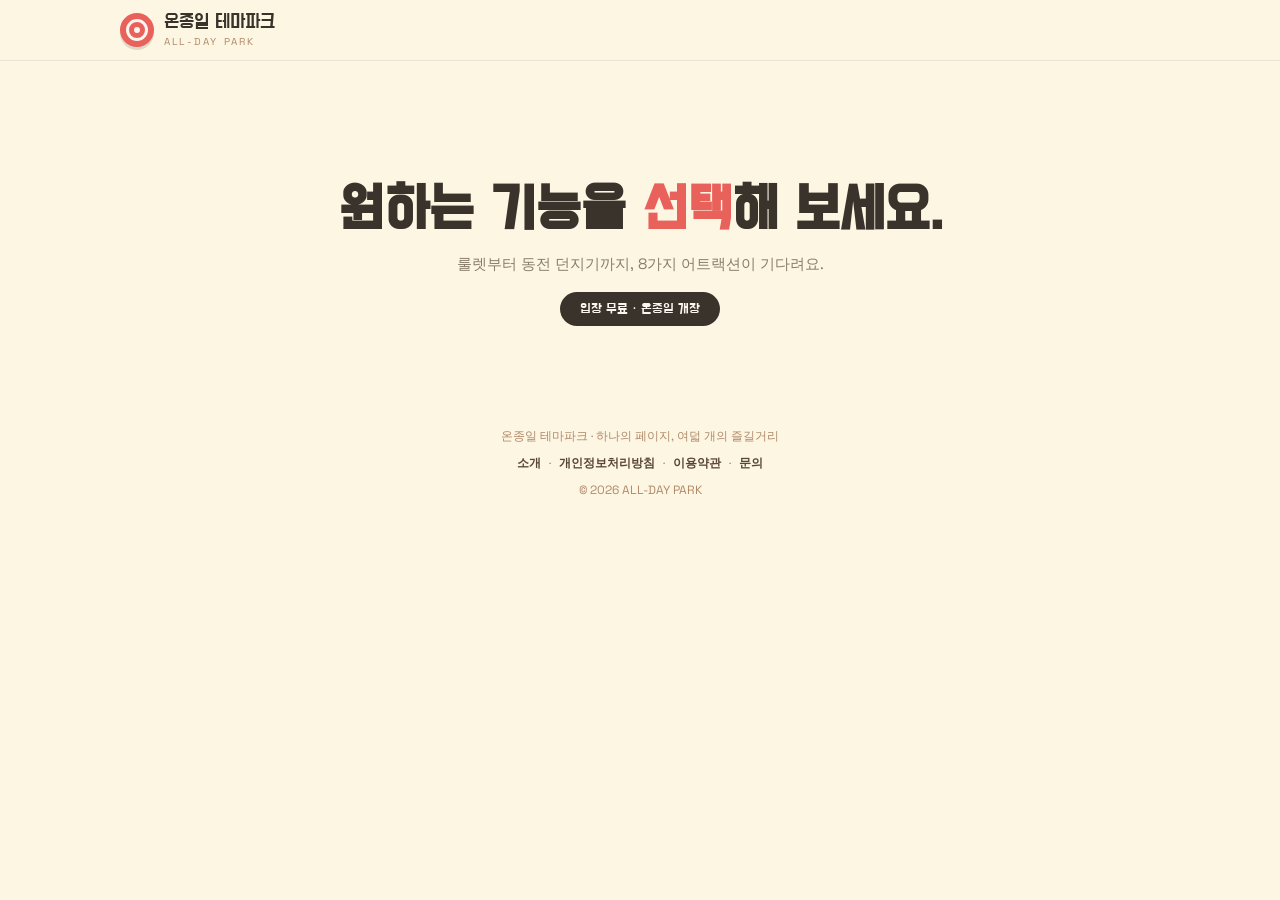
==== index.html @ 1081c956 "Remove customWrap and related event handlers Removed unused customWrap element and its related funct" ====
<!DOCTYPE html>
<html lang="ko">
<head>
  <!-- Google tag (gtag.js) -->
<script async src="https://www.googletagmanager.com/gtag/js?id=G-3D3191DG2Y"></script>
<script>
  window.dataLayer = window.dataLayer || [];
  function gtag(){dataLayer.push(arguments);}
  gtag('js', new Date());

  gtag('config', 'G-3D3191DG2Y');
</script>
  
  <meta name="naver-site-verification" content="6078a5d780be9648801b1618fa765b290798b283" />

<link rel="icon" href="/favicon.png" type="image/png">
<link rel="apple-touch-icon" href="/favicon.png">

<link rel="manifest" href="/manifest.json">
<meta name="theme-color" content="#FF6B6B">

<link rel="preload" as="image" href="/park-frame.webp">
  
<meta charset="UTF-8">
<meta name="viewport" content="width=device-width, initial-scale=1.0">
  
<meta name="google-site-verification" content="JrfLYlpCbp7GHBo-80rtFytBZ9M6fs01h1IQONuL-EI" />

<meta name="description" content="ALL-DAY PARK는 룰렛, 메모, 그림, 퀴즈, 사다리, 타이머, 랜덤 뽑기, 동전 던지기를 한곳에서 즐길 수 있는 기능 모음 페이지입니다.">

<meta property="og:type" content="website">
<meta property="og:title" content="ALL-DAY PARK | 하나의 페이지, 여덟 개의 즐길거리">
<meta property="og:description" content="룰렛, 메모, 그림, 퀴즈, 사다리, 타이머, 랜덤 뽑기, 동전 던지기까지 한곳에서 즐겨보세요.">
<meta property="og:url" content="https://www.allday-park.com">
<meta property="og:image" content="https://www.allday-park.com/og-image.png">

<meta name="twitter:card" content="summary_large_image">
<meta name="twitter:title" content="ALL-DAY PARK">
<meta name="twitter:description" content="하나의 페이지, 여덟 개의 즐길거리">
<meta name="twitter:image" content="https://www.allday-park.com/og-image.png">

<link rel="canonical" href="https://www.allday-park.com">

<meta name="twitter:card" content="summary_large_image">
<meta name="twitter:title" content="ALL-DAY PARK">
<meta name="twitter:description" content="하나의 페이지, 여덟 개의 즐길거리">
<meta name="twitter:image" content="https://www.allday-park.com/og-image.png">
  
<title>온종일 테마파크 · ALL-DAY PARK</title>
<link rel="preconnect" href="https://fonts.googleapis.com">
<link rel="preconnect" href="https://fonts.gstatic.com" crossorigin>
<link href="https://fonts.googleapis.com/css2?family=Do+Hyeon&family=Space+Grotesk:wght@400;500;600;700&display=swap" rel="stylesheet">
<style>
  :root{
    --bg:#efece6; --panel:#faf6ef; --ink:#3a332c; --tan:#b08968; --muted:#8a7d6d;
    --line:#ece3d6; --red:#e8615b; --yellow:#F2C14E; --blue:#7C9EDB; --purple:#C58BD6;
    --green:#5FB49C; --orange:#F2A65A; --mint:#6FBF73; --rose:#EB8DA0;
    --disp:'Do Hyeon', system-ui, sans-serif;
    --sans:'Space Grotesk', system-ui, 'Apple SD Gothic Neo', 'Malgun Gothic', sans-serif;
  }
  *{box-sizing:border-box;}
  html,body{margin:0;padding:0;}
  body{
    background:#fdf6e3 url('park-frame.webp') center top / cover no-repeat;
    color:var(--ink); font-family:var(--sans);
    min-height:100vh; -webkit-font-smoothing:antialiased;
  }
  button{font-family:inherit;}
  .wrap{max-width:1080px;margin:0 auto;padding:20px 20px 60px;}

  /* ---------- Top bar ---------- */
  .topbar{
    position:sticky;top:0;z-index:40;background:rgba(253,246,227,0.82);
    backdrop-filter:blur(8px);border-bottom:1px solid var(--line);
  }
  .topbar-inner{max-width:1080px;margin:0 auto;padding:12px 20px;display:flex;align-items:center;gap:14px;}
  .brand{display:flex;align-items:center;gap:10px;cursor:pointer;user-select:none;}
  .brand-badge{width:34px;height:34px;border-radius:50%;background:var(--red);position:relative;flex:none;
    box-shadow:0 3px 0 rgba(58,51,44,0.15);}
  .brand-badge::before{content:"";position:absolute;inset:6px;border-radius:50%;border:3px solid #faf6ef;}
  .brand-badge::after{content:"";position:absolute;top:50%;left:50%;width:6px;height:6px;border-radius:50%;background:#faf6ef;transform:translate(-50%,-50%);}
  .brand-name{font-family:var(--disp);font-size:20px;line-height:1;}
  .brand-sub{font-size:10px;letter-spacing:0.22em;color:var(--tan);text-transform:uppercase;margin-top:3px;}
  .topbar-spacer{flex:1;}
  .back-btn{border:1px solid var(--line);background:var(--panel);color:var(--ink);font-size:13px;font-weight:600;
    padding:8px 14px;border-radius:999px;cursor:pointer;display:none;align-items:center;gap:6px;}
  .back-btn:hover{background:#fff;}
  body[data-screen="home"] .back-btn{display:none;}
  body:not([data-screen="home"]) .back-btn{display:inline-flex;}

  /* ---------- Screens ---------- */
  .screen{display:none;}
  .screen.active{display:block;animation:pop .32s cubic-bezier(.2,.9,.3,1.2);}
  @keyframes pop{from{opacity:0;transform:translateY(10px) scale(.985);}to{opacity:1;transform:none;}}

  /* ---------- Home / map ---------- */
  .hero{text-align:center;padding:100px 10px 10px;position:relative;}
  .hero h1{font-family:var(--disp);font-size:clamp(34px,6vw,58px);margin:0;line-height:1.05;}
  .hero h1 .k{color:var(--red);}
  .hero p{color:var(--muted);font-size:15px;margin:12px 0 0;}
  .ticket{display:inline-block;margin-top:18px;background:var(--ink);color:var(--panel);font-family:var(--disp);
    font-size:14px;padding:8px 20px;border-radius:999px;position:relative;}
  .flags{display:flex;justify-content:center;gap:6px;margin-top:26px;}
  .flags span{width:0;height:0;border-left:9px solid transparent;border-right:9px solid transparent;border-top:16px solid;}

  .map{position:relative;margin-top:26px;}
  .map-path{position:absolute;inset:0;z-index:0;pointer-events:none;}
  .rides{position:relative;z-index:1;display:grid;grid-template-columns:repeat(auto-fill,minmax(220px,1fr));gap:18px;}
  .ride{
    position:relative;border:none;text-align:left;cursor:pointer;border-radius:22px;padding:20px;
    background:var(--panel);box-shadow:0 10px 0 var(--sh),0 18px 30px -18px rgba(58,51,44,.5);
    transition:transform .18s cubic-bezier(.2,.9,.3,1.3), box-shadow .18s;color:var(--ink);
    display:flex;flex-direction:column;gap:14px;min-height:172px;
  }
  .ride:hover{transform:translateY(-4px);box-shadow:0 14px 0 var(--sh),0 26px 36px -18px rgba(58,51,44,.55);}
  .ride:active{transform:translateY(-1px);}
  .ride-emoji{width:56px;height:56px;border-radius:16px;display:grid;place-items:center;
    background:var(--c);box-shadow:inset 0 -4px 0 rgba(0,0,0,.08);}
  .ride-emoji svg,.tool-icon svg,.topic-emoji svg{width:56%;height:56%;stroke:#fff;fill:none;stroke-width:2;stroke-linecap:round;stroke-linejoin:round;}
  .ride-emoji svg .fill,.tool-icon svg .fill,.topic-emoji svg .fill{fill:#fff;stroke:none;}
  .ride-name{font-family:var(--disp);font-size:21px;line-height:1.1;}
  .ride-desc{font-size:13px;color:var(--muted);margin-top:4px;line-height:1.4;}
  .ride-tag{margin-top:auto;font-size:11px;font-weight:700;letter-spacing:.08em;text-transform:uppercase;color:var(--c-dark);}

  /* ---------- Tool shell ---------- */
  .tool-head{display:flex;align-items:center;gap:14px;margin:8px 0 22px;}
  .tool-icon{width:52px;height:52px;border-radius:15px;display:grid;place-items:center;background:var(--c,#eee);
    box-shadow:inset 0 -4px 0 rgba(0,0,0,.08);flex:none;}
  .tool-title{font-family:var(--disp);font-size:30px;line-height:1;}
  .tool-title small{display:block;font-family:var(--sans);font-size:12px;letter-spacing:.12em;text-transform:uppercase;color:var(--tan);margin-top:6px;}
  .card{background:var(--panel);border:1px solid var(--line);border-radius:20px;padding:22px;}
  .grid2{display:grid;grid-template-columns:1fr 1fr;gap:22px;}
  @media(max-width:760px){.grid2{grid-template-columns:1fr;}}

  .btn{border:none;border-radius:999px;font-weight:600;font-size:14px;padding:10px 18px;cursor:pointer;
    background:var(--ink);color:var(--panel);transition:transform .12s,opacity .2s;}
  .btn:hover{transform:translateY(-1px);}
  .btn:active{transform:none;}
  .btn:disabled{opacity:.5;cursor:default;transform:none;}
  .btn.ghost{background:#fff;color:var(--ink);border:1px solid var(--line);}
  .btn.sm{padding:7px 13px;font-size:13px;}
  .field{width:100%;border:1px solid var(--line);background:#fff;border-radius:12px;padding:10px 12px;
    font-family:inherit;font-size:15px;color:var(--ink);outline:none;}
  .field:focus{border-color:var(--tan);}
  .lbl{font-size:12px;font-weight:600;color:var(--muted);text-transform:uppercase;letter-spacing:.08em;}

  /* ---------- Roulette ---------- */
  .wheel-wrap{position:relative;width:100%;max-width:380px;aspect-ratio:1;margin:0 auto;}
  .wheel-wrap .pointer{position:absolute;top:-4px;left:50%;transform:translateX(-50%);z-index:3;width:0;height:0;
    border-left:15px solid transparent;border-right:15px solid transparent;border-top:24px solid var(--ink);
    filter:drop-shadow(0 2px 3px rgba(0,0,0,.18));}
  .wheel-wrap canvas{width:100%;height:100%;display:block;border-radius:50%;box-shadow:0 18px 40px -18px rgba(58,51,44,.4);}
  .hub{position:absolute;top:50%;left:50%;transform:translate(-50%,-50%);z-index:2;width:84px;height:84px;border-radius:50%;
    border:none;background:var(--ink);color:var(--panel);font-size:15px;font-weight:700;letter-spacing:.08em;cursor:pointer;
    box-shadow:0 6px 16px -4px rgba(58,51,44,.5);transition:opacity .2s;}
  .hub:disabled{opacity:.6;cursor:default;}
  .row{display:flex;align-items:center;gap:10px;background:#fff;border:1px solid var(--line);border-radius:12px;padding:8px 10px;}
  .dot{width:14px;height:14px;border-radius:50%;flex:none;}
  .row input{flex:1;min-width:0;border:none;outline:none;background:transparent;font-family:inherit;font-size:15px;color:var(--ink);}
  .del{border:none;background:transparent;color:#c9bcab;font-size:18px;line-height:1;cursor:pointer;padding:2px 6px;}
  .list-stack{display:flex;flex-direction:column;gap:8px;}
  .result-big{font-family:var(--disp);font-size:30px;color:var(--red);min-height:38px;}

  /* ---------- Memo ---------- */
  .memo-board{display:grid;grid-template-columns:repeat(auto-fill,minmax(180px,1fr));gap:16px;}
  .memo{border-radius:14px;padding:14px;min-height:150px;display:flex;flex-direction:column;gap:8px;
    box-shadow:0 8px 18px -10px rgba(58,51,44,.5);position:relative;}
  .memo textarea{flex:1;border:none;background:transparent;resize:none;outline:none;font-family:inherit;
    font-size:15px;line-height:1.5;color:#4a3f2f;}
  .memo-bar{display:flex;align-items:center;gap:6px;}
  .memo-color{width:16px;height:16px;border-radius:50%;border:2px solid rgba(255,255,255,.7);cursor:pointer;}
  .memo-del{margin-left:auto;border:none;background:transparent;cursor:pointer;color:rgba(58,51,44,.4);font-size:16px;}

  /* ---------- Drawing ---------- */
  .draw-stage{position:relative;background:#fff;border:1px solid var(--line);border-radius:16px;overflow:hidden;touch-action:none;}
  .draw-stage canvas{display:block;width:100%;cursor:none;}
  .cursor-ring{position:absolute;border-radius:50%;pointer-events:none;transform:translate(-50%,-50%);display:none;z-index:5;
    border:2px solid rgba(58,51,44,.55);box-shadow:0 0 0 1px rgba(255,255,255,.8) inset;}
  .cursor-ring.erasing{border:2px dashed #7C9EDB;background:rgba(124,158,219,.14);}
  .swatches{display:flex;flex-wrap:wrap;gap:8px;}
  .sw{width:26px;height:26px;border-radius:50%;cursor:pointer;border:2px solid #fff;box-shadow:0 0 0 1px var(--line);}
  .sw.active{box-shadow:0 0 0 2px var(--ink);transform:scale(1.12);}
  .custom-sw{position:relative;width:30px;height:30px;border-radius:50%;cursor:pointer;flex:none;
    background:conic-gradient(from 0deg,#ff5f5f,#ffcf5f,#7bd88f,#5fc7ff,#9b8bff,#ff7fd0,#ff5f5f);
    box-shadow:0 0 0 1px var(--line);display:grid;place-items:center;transition:.15s;}
  .custom-sw::after{content:'+';position:absolute;color:#fff;font-size:16px;font-weight:700;text-shadow:0 1px 2px rgba(0,0,0,.35);pointer-events:none;}
  .custom-sw.active{box-shadow:0 0 0 2px var(--ink);transform:scale(1.12);}
  .custom-sw input{position:absolute;inset:0;opacity:0;cursor:pointer;border:none;padding:0;}
  .eraser-btn{display:inline-flex;align-items:center;gap:7px;border:1px solid var(--line);background:#fff;color:var(--ink);
    font-weight:600;font-size:13px;padding:7px 13px;border-radius:999px;cursor:pointer;transition:.15s;}
  .eraser-btn:hover{border-color:var(--blue);}
  .eraser-btn.active{background:var(--blue);border-color:transparent;color:#fff;box-shadow:0 4px 12px -4px rgba(124,158,219,.7);}
  .eraser-btn .glyph{width:18px;height:18px;border-radius:4px;background:#f6c6d0;border:2px solid #d98a99;display:inline-block;}
  .eraser-btn.active .glyph{background:#fff;border-color:#fff;}
  .size-chip{min-width:34px;text-align:center;font-variant-numeric:tabular-nums;font-weight:600;font-size:13px;
    color:var(--muted);background:#fff;border:1px solid var(--line);border-radius:999px;padding:5px 8px;}

  /* ---------- Quiz ---------- */
  .quiz-q{font-family:var(--disp);font-size:24px;line-height:1.3;margin-bottom:6px;}
  .quiz-opts{display:flex;flex-direction:column;gap:10px;margin-top:16px;}
  .opt{text-align:left;border:1px solid var(--line);background:#fff;border-radius:14px;padding:14px 16px;font-size:16px;
    cursor:pointer;transition:.15s;color:var(--ink);}
  .opt:hover{border-color:var(--tan);}
  .opt.correct{background:#e7f5ee;border-color:var(--green);color:#276b52;font-weight:600;}
  .opt.wrong{background:#fdeceb;border-color:var(--red);color:#a83c37;}
  .opt:disabled{cursor:default;}
  .topic-grid{display:grid;grid-template-columns:repeat(auto-fill,minmax(140px,1fr));gap:14px;}
  .topic-card{border:1px solid var(--line);background:#fff;border-radius:16px;padding:18px 14px;cursor:pointer;
    display:flex;flex-direction:column;align-items:center;gap:8px;transition:.16s;color:var(--ink);}
  .topic-card:hover{transform:translateY(-3px);border-color:var(--tc);box-shadow:0 12px 22px -14px rgba(58,51,44,.5);}
  .topic-card.all{grid-column:1/-1;flex-direction:row;justify-content:center;background:#fbf7f0;}
  .topic-emoji{width:48px;height:48px;border-radius:14px;display:grid;place-items:center;
    box-shadow:inset 0 -4px 0 rgba(0,0,0,.08);}
  .topic-name{font-family:var(--disp);font-size:19px;}
  .topic-meta{font-size:12px;color:var(--muted);}
  .topic-pill{font-size:13px;font-weight:700;padding:5px 12px;border-radius:999px;}
  .progressbar{height:8px;background:var(--line);border-radius:999px;overflow:hidden;}
  .progressbar>i{display:block;height:100%;background:var(--purple);transition:width .3s;}

  /* ---------- Ladder ---------- */
  .ladder-stage{background:#fff;border:1px solid var(--line);border-radius:16px;padding:8px;}
  .ladder-stage canvas{display:block;width:100%;}
  .name-row{display:grid;gap:8px;}

  /* ---------- Timer ---------- */
  .clock{font-family:var(--sans);font-weight:700;font-size:clamp(48px,12vw,84px);letter-spacing:.02em;text-align:center;
    font-variant-numeric:tabular-nums;}
  .clock small{font-size:.42em;color:var(--muted);}
  .tabs{display:flex;gap:8px;background:#fff;border:1px solid var(--line);border-radius:999px;padding:4px;width:max-content;margin:0 auto 20px;}
  .tab{border:none;background:transparent;padding:8px 20px;border-radius:999px;font-weight:600;font-size:14px;cursor:pointer;color:var(--muted);}
  .tab.active{background:var(--ink);color:var(--panel);}
  .laps{max-height:180px;overflow:auto;margin-top:16px;}
  .lap{display:flex;justify-content:space-between;padding:8px 4px;border-bottom:1px solid var(--line);font-variant-numeric:tabular-nums;font-size:14px;}

  /* ---------- Random number ---------- */
  .rand-display{font-family:var(--disp);font-size:clamp(64px,18vw,140px);text-align:center;line-height:1;color:var(--mint);
    text-shadow:0 6px 0 rgba(58,51,44,.08);min-height:1.1em;}
  .rand-chips{display:flex;flex-wrap:wrap;gap:10px;justify-content:center;margin-top:10px;}
  .chip{background:var(--mint);color:#fff;font-family:var(--disp);font-size:22px;width:56px;height:56px;border-radius:16px;
    display:grid;place-items:center;box-shadow:inset 0 -4px 0 rgba(0,0,0,.08);}
  .toolbar{display:flex;flex-wrap:wrap;gap:10px;align-items:flex-end;}
  .toolbar .fg{display:flex;flex-direction:column;gap:6px;}
  .toolbar .fg .field{width:110px;}

  .hint{font-size:13px;color:var(--muted);}

  /* ---------- Coin flip ---------- */
  .coin-stage{perspective:900px;height:210px;display:grid;place-items:center;margin-bottom:6px;}
  .coin3d{width:154px;height:154px;position:relative;transform-style:preserve-3d;transform:rotateY(0deg);
    transition:transform 2.3s cubic-bezier(.2,.72,.15,1);}
  .coin-face{position:absolute;inset:0;border-radius:50%;display:grid;place-items:center;
    font-family:var(--disp);font-size:46px;color:#fff;backface-visibility:hidden;
    box-shadow:inset 0 0 0 7px rgba(255,255,255,.30), inset 0 -7px 0 rgba(0,0,0,.12), 0 14px 26px -10px rgba(58,51,44,.55);}
  .coin-face.front{background:var(--rose);}
  .coin-face.back{background:#E0B04A;transform:rotateY(180deg);}
  .tally{display:flex;gap:12px;justify-content:center;margin-top:16px;}
  .tally-item{background:#fff;border:1px solid var(--line);border-radius:14px;padding:10px 20px;text-align:center;min-width:88px;}
  .tally-item b{font-family:var(--disp);font-size:26px;display:block;line-height:1;}
  .tally-item span{font-size:12px;color:var(--muted);}

  /* ---------- Quiz score badge ---------- */
  .score-badge{width:104px;height:104px;border-radius:50%;margin:0 auto;display:grid;place-items:center;
    font-family:var(--disp);color:#fff;line-height:1;box-shadow:inset 0 -6px 0 rgba(0,0,0,.10);}
  .score-badge b{font-size:38px;}
  .score-badge span{font-size:14px;opacity:.9;}
  .foot{text-align:center;color:var(--tan);font-size:12px;margin-top:40px;}


.info-screen{
    position:relative;
    min-height:calc(100vh - 80px);
    padding:20px;
}

.info-card{
    max-width:900px;
    width:100%;
    margin:auto;
    background:rgba(255,255,255,.86);
    border:1px solid var(--line);
    border-radius:28px;
    padding:45px;
    box-shadow:0 18px 40px rgba(58,51,44,.10);

    position:absolute;
    top:45%;
    left:50%;
    transform:translate(-50%,-50%);
}

.info-card h2{
  margin:0 0 22px;
  font-size:30px;
}

.info-card p{
  margin:12px 0;
  color:var(--ink);
}

.footer-links{
  margin:10px 0;
  display:flex;
  justify-content:center;
  flex-wrap:wrap;
  gap:8px;
}

.footer-links a{
.footer-links a,
.footer-links a:link,
.footer-links a:visited{
    color:#5A4635 !important;
    text-decoration:none;
    font-weight:700;
}

.footer-links a:hover{
    color:#E8615B !important;
}

.contact-btn{
    display:inline-block;
    padding:14px 28px;
    border-radius:14px;
    background:#E8615B;
    color:#fff !important;
    text-decoration:none;
    font-weight:700;
    transition:.2s;
}

.contact-btn:hover{
    background:#D65348;
}

.cursor-ring,
#dwRing{
  pointer-events:none !important;
}
  
</style>

<script type="application/ld+json">
{
  "@context": "https://schema.org",
  "@type": "WebSite",
  "name": "ALL-DAY PARK",
  "alternateName": "온종일 테마파크",
  "url": "https://www.allday-park.com",
  "description": "룰렛, 메모, 그림, 퀴즈, 사다리, 타이머, 랜덤 뽑기, 동전 던지기를 한곳에서 즐길 수 있는 기능 모음 서비스입니다.",
  "inLanguage": "ko-KR",
  "publisher": {
    "@type": "Organization",
    "name": "ALL-DAY PARK"
  }
}
</script>
  
</head>
<body data-screen="home">

<div class="topbar">
  <div class="topbar-inner">
    <div class="brand" onclick="go('home')">
      <div class="brand-badge"></div>
      <div>
        <div class="brand-name">온종일 테마파크</div>
        <div class="brand-sub">All-day Park</div>
      </div>
    </div>
    <div class="topbar-spacer"></div>
    <button class="back-btn" onclick="go('home')">← 정문으로</button>
  </div>
</div>

<div class="wrap">

  <!-- ============ HOME ============ -->
  <section class="screen active" data-screen="home">
    <div class="hero">
      <h1>원하는 기능을 <span class="k">선택</span>해 보세요.</h1>
      <p>룰렛부터 동전 던지기까지, 8가지 어트랙션이 기다려요.</p>
      <div class="ticket">입장 무료 · 온종일 개장</div>
      <div class="flags" id="flags"></div>
    </div>
    <div class="map">
      <div class="rides" id="rides"></div>
    </div>
   <footer class="foot">
  <div>온종일 테마파크 · 하나의 페이지, 여덟 개의 즐길거리</div>

  <div class="footer-links">
<a href="#about" onclick="go('about')" style="color:#5A4635;text-decoration:none;font-weight:700;">소개</a>
<span>·</span>
<a href="#privacy" onclick="go('privacy')" style="color:#5A4635;text-decoration:none;font-weight:700;">개인정보처리방침</a>
<span>·</span>
<a href="#terms" onclick="go('terms')" style="color:#5A4635;text-decoration:none;font-weight:700;">이용약관</a>
<span>·</span>
<a href="#contact" onclick="go('contact')" style="color:#5A4635;text-decoration:none;font-weight:700;">문의</a>
  </div>

  <div>© 2026 ALL-DAY PARK</div>
</footer>
  </section>
  
  <section class="screen info-screen" data-screen="about">
  <div class="info-card">
    <h2>🎡 ALL-DAY PARK 소개</h2>
    <p>ALL-DAY PARK는 하나의 페이지에서 다양한 놀이와 유용한 도구를 무료로 사용할 수 있도록 만든 웹서비스입니다.</p>
    <p>룰렛, 메모, 그림, 퀴즈, 사다리, 타이머, 랜덤 뽑기, 동전 던지기 기능을 제공합니다.</p>
    <p>앞으로 더 다양한 기능이 추가될 예정입니다.</p>
  </div>
</section>

<section class="screen info-screen" data-screen="privacy">
  <div class="info-card">
    <h2>🔒 개인정보처리방침</h2>
    <p>ALL-DAY PARK는 회원가입 없이 이용 가능한 서비스입니다.</p>
    <p>서비스 이용 과정에서 이름, 연락처 등 개인정보를 직접 수집하지 않습니다.</p>
    <p>룰렛 항목, 메모 내용 등 일부 데이터는 사용자 브라우저의 LocalStorage에만 저장되며 운영자 서버로 전송되지 않습니다.</p>
    <p>본 사이트는 Google Analytics를 통해 방문 통계를 분석할 수 있습니다.</p>
    <p>향후 Google AdSense 광고가 표시될 수 있습니다.</p>
    <p>문의: plailworks1@gmail.com</p>
  </div>
</section>

<section class="screen info-screen" data-screen="terms">
  <div class="info-card">
    <h2>📄 이용약관</h2>
    <p>ALL-DAY PARK는 누구나 무료로 이용할 수 있습니다.</p>
    <p>서비스는 예고 없이 변경되거나 중단될 수 있습니다.</p>
    <p>사용자는 서비스를 악의적인 목적이나 불법적인 목적으로 이용해서는 안 됩니다.</p>
    <p>서비스 이용 중 저장되는 데이터는 사용자의 브라우저에만 저장됩니다.</p>
  </div>
</section>

<section class="screen info-screen" data-screen="contact">
  <div class="info-card">
    <h2>📬 문의</h2>

<p>
버그 신고, 기능 제안 및 기타 문의는 아래 문의폼을 이용해 주세요.
</p>

<p style="margin-top:24px;">

<a
  href="https://forms.gle/FP3ct1yb1JCDxcom7"
  target="_blank"
  rel="noopener"
 style="
display:inline-block;
padding:10px 22px;
border-radius:12px;
background:#FFF5EC;
border:1px solid #E6D7C8;
color:#5A4635;
text-decoration:none;
font-weight:700;
">
  📝문의하기

</a>

</p>
  </div>
</section>

  <!-- ============ ROULETTE ============ -->
  <section class="screen" data-screen="roulette">
    <div class="tool-head" style="--c:var(--red)">
      <div class="tool-icon" data-icon="roulette"></div>
      <div class="tool-title">룰렛 대관람차<small>Roulette Wheel</small></div>
    </div>
    <div class="grid2">
      <div class="card">
        <div class="wheel-wrap">
          <div class="pointer"></div>
          <canvas id="rlWheel"></canvas>
          <button class="hub" id="rlSpin">SPIN</button>
        </div>
        <div class="result-big" id="rlResult" style="text-align:center;margin-top:16px;"></div>
      </div>
      <div class="card">
        <div style="display:flex;justify-content:space-between;align-items:center;margin-bottom:12px;">
          <span class="lbl">항목 <span id="rlCount">0</span>개</span>
          <button class="btn sm" id="rlAdd">+ 추가</button>
        </div>
        <div class="list-stack" id="rlList"></div>
      </div>
    </div>
  </section>

  <!-- ============ MEMO ============ -->
  <section class="screen" data-screen="memo">
    <div class="tool-head" style="--c:var(--yellow)">
      <div class="tool-icon" data-icon="memo"></div>
      <div class="tool-title">메모 우체통<small>Sticky Memo</small></div>
    </div>
    <div class="card" style="margin-bottom:18px;display:flex;align-items:center;gap:12px;flex-wrap:wrap;">
      <button class="btn" id="mmAdd">+ 새 메모</button>
      <span class="hint">작성한 메모는 이 브라우저에 자동 저장돼요.</span>
    </div>
    <div class="memo-board" id="mmBoard"></div>
  </section>

  <!-- ============ DRAWING ============ -->
  <section class="screen" data-screen="draw">
    <div class="tool-head" style="--c:var(--blue)">
      <div class="tool-icon" data-icon="draw"></div>
      <div class="tool-title">그림 아틀리에<small>Drawing Board</small></div>
    </div>
    <div class="card">
      <div class="toolbar" style="margin-bottom:16px;">
        <div class="swatches" id="dwSwatches"></div>
        <input
  type="text"
  id="dwCustom"
  value="#8e44ad"
  maxlength="7"
  title="색상 코드 입력"
  style="width:86px;height:34px;border:1px solid #ddd;border-radius:10px;padding:0 10px;font-weight:700;color:#5A4635;background:#fff;"
>
        <div class="fg" style="margin-left:auto;">
          <span class="lbl">펜 굵기 <b id="dwPenChip" style="color:var(--ink);">6</b></span>
          <input type="range" id="dwPenSize" min="0" max="100" value="6">
        </div>
        <div class="fg">
          <span class="lbl">지우개 굵기 <b id="dwEraseChip" style="color:var(--ink);">20</b></span>
          <input type="range" id="dwEraseSize" min="0" max="100" value="20">
        </div>
        <button class="eraser-btn" id="dwErase"><span class="glyph"></span>지우개</button>
        <button class="btn ghost sm" id="dwClear">전체 지우기</button>
        <button class="btn sm" id="dwSave">PNG 저장</button>
      </div>
      <div class="draw-stage"><canvas id="dwCanvas"></canvas><div class="cursor-ring" id="dwRing"></div></div>
    </div>
  </section>

  <!-- ============ QUIZ ============ -->
  <section class="screen" data-screen="quiz">
    <div class="tool-head" style="--c:var(--purple)">
      <div class="tool-icon" data-icon="quiz"></div>
      <div class="tool-title">퀴즈 미로<small>Quiz Maze</small></div>
    </div>
    <div class="card" id="quizCard"></div>
  </section>

  <!-- ============ LADDER ============ -->
  <section class="screen" data-screen="ladder">
    <div class="tool-head" style="--c:var(--green)">
      <div class="tool-icon" data-icon="ladder"></div>
      <div class="tool-title">사다리 급류<small>Ghost Leg</small></div>
    </div>
    <div class="grid2">
      <div class="card">
        <div style="display:flex;justify-content:space-between;align-items:center;margin-bottom:12px;">
          <span class="lbl">참가자 · 결과</span>
          <div style="display:flex;gap:8px;">
            <button class="btn ghost sm" id="ldMinus">−</button>
            <button class="btn ghost sm" id="ldPlus">+</button>
          </div>
        </div>
        <div class="name-row" id="ldNames"></div>
        <div style="height:12px"></div>
        <div class="name-row" id="ldResults"></div>
        <div style="display:flex;gap:10px;margin-top:16px;">
          <button class="btn" id="ldShuffle">사다리 새로 놓기</button>
          <button class="btn ghost" id="ldRunAll">전체 결과 보기</button>
        </div>
      </div>
      <div class="card">
        <div class="ladder-stage"><canvas id="ldCanvas"></canvas></div>
        <div class="result-big" id="ldResult" style="text-align:center;margin-top:14px;font-size:22px;"></div>
        <p class="hint" style="text-align:center;margin-top:4px;">위쪽 이름을 누르면 결과까지 따라가요.</p>
      </div>
    </div>
  </section>

  <!-- ============ TIMER ============ -->
  <section class="screen" data-screen="timer">
    <div class="tool-head" style="--c:var(--orange)">
      <div class="tool-icon" data-icon="timer"></div>
      <div class="tool-title">시계탑<small>Timer & Stopwatch</small></div>
    </div>
    <div class="tabs">
      <button class="tab active" data-mode="stopwatch">스톱워치</button>
      <button class="tab" data-mode="timer">타이머</button>
    </div>

    <div class="card" id="swPane">
      <div class="clock" id="swClock">00:00<small>.00</small></div>
      <div style="display:flex;gap:10px;justify-content:center;margin-top:20px;">
        <button class="btn" id="swStart">시작</button>
        <button class="btn ghost" id="swLap" disabled>랩</button>
        <button class="btn ghost" id="swReset">초기화</button>
      </div>
      <div class="laps" id="swLaps"></div>
    </div>

    <div class="card" id="tmPane" style="display:none;">
      <div class="toolbar" style="justify-content:center;">
        <div class="fg"><span class="lbl">분</span><input class="field" id="tmMin" type="number" min="0" max="180" value="5" style="width:90px;text-align:center;"></div>
        <div class="fg"><span class="lbl">초</span><input class="field" id="tmSec" type="number" min="0" max="59" value="0" style="width:90px;text-align:center;"></div>
      </div>
      <div class="clock" id="tmClock" style="margin-top:18px;color:var(--orange);">05:00</div>
      <div style="display:flex;gap:10px;justify-content:center;margin-top:14px;">
        <button class="btn" id="tmStart">시작</button>
        <button class="btn ghost" id="tmReset">초기화</button>
      </div>
    </div>
  </section>

  <!-- ============ RANDOM ============ -->
  <section class="screen" data-screen="random">
    <div class="tool-head" style="--c:var(--mint)">
      <div class="tool-icon" data-icon="random"></div>
      <div class="tool-title">행운의 뽑기<small>Random Number</small></div>
    </div>
    <div class="card">
      <div class="toolbar" style="justify-content:center;">
        <div class="fg"><span class="lbl">최소</span><input class="field" id="rnMin" type="number" value="1"></div>
        <div class="fg"><span class="lbl">최대</span><input class="field" id="rnMax" type="number" value="45"></div>
        <div class="fg"><span class="lbl">개수</span><input class="field" id="rnCount" type="number" value="1" min="1"></div>
        <label class="fg" style="align-items:center;">
          <span class="lbl">중복 없이</span>
          <input id="rnUnique" type="checkbox" checked style="width:20px;height:20px;">
        </label>
        <button class="btn" id="rnDraw">뽑기!</button>
      </div>
      <div style="height:28px"></div>
      <div class="rand-display" id="rnBig">?</div>
      <div class="rand-chips" id="rnChips"></div>
    </div>
  </section>

  <!-- ============ COIN ============ -->
  <section class="screen" data-screen="coin">
    <div class="tool-head" style="--c:var(--rose)">
      <div class="tool-icon" data-icon="coin"></div>
      <div class="tool-title">동전 던지기<small>Coin Flip</small></div>
    </div>
    <div class="card">
      <div class="coin-stage">
        <div class="coin3d" id="coinEl">
          <div class="coin-face front">앞</div>
          <div class="coin-face back">뒤</div>
        </div>
      </div>
      <div class="result-big" id="coinResult" style="text-align:center;min-height:38px;"></div>
      <div style="display:flex;justify-content:center;margin-top:8px;">
        <button class="btn" id="coinFlip">던지기</button>
      </div>
      <div class="tally">
        <div class="tally-item"><b id="coinFront">0</b><span>앞</span></div>
        <div class="tally-item"><b id="coinBack">0</b><span>뒤</span></div>
        <div class="tally-item"><b id="coinTotal">0</b><span>합계</span></div>
      </div>
      <div style="text-align:center;margin-top:14px;">
        <button class="btn ghost sm" id="coinReset">기록 초기화</button>
      </div>
    </div>
  </section>

  <div style="height:20px"></div>
</div>

<script>
/* ============================================================
   Router
============================================================ */
const RIDES = [
  {id:'roulette', emoji:'🎡', name:'룰렛 대관람차', desc:'항목을 넣고 돌려서 하나를 뽑아요.', tag:'PICK ONE', c:'red'},
  {id:'memo',     emoji:'📮', name:'메모 우체통', desc:'떠오르는 생각을 붙여두는 스티키 메모.', tag:'REMEMBER', c:'yellow'},
  {id:'draw',     emoji:'🎨', name:'그림 아틀리에', desc:'자유롭게 그리고 PNG로 저장해요.', tag:'DRAW', c:'blue'},
  {id:'quiz',     emoji:'🧩', name:'퀴즈 미로', desc:'상식 퀴즈로 점수에 도전!', tag:'QUIZ', c:'purple'},
  {id:'ladder',   emoji:'🪜', name:'사다리 급류', desc:'이름과 결과를 잇는 사다리타기.', tag:'MATCH', c:'green'},
  {id:'timer',    emoji:'⏱️', name:'시계탑', desc:'스톱워치와 카운트다운 타이머.', tag:'TIME', c:'orange'},
  {id:'random',   name:'행운의 뽑기', desc:'범위 안에서 랜덤 숫자를 뽑아요.', tag:'RANDOM', c:'mint'},
  {id:'coin',     name:'동전 던지기', desc:'앞이냐 뒤냐, 한 번에 딱 정해요.', tag:'50 : 50', c:'rose'},
];
const CDARK = {red:'#b73f3a',yellow:'#a97e1d',blue:'#3f63a8',purple:'#8b4fa5',green:'#2f7a63',orange:'#b96f22',mint:'#3f8a48',rose:'#c25f76'};

/* Hand-drawn line icons (no emoji) */
const ICONS = {
  roulette:'<circle cx="12" cy="12" r="9"/><circle class="fill" cx="12" cy="12" r="1.6"/><line x1="12" y1="3" x2="12" y2="21"/><line x1="3" y1="12" x2="21" y2="12"/><line x1="5.6" y1="5.6" x2="18.4" y2="18.4"/><line x1="18.4" y1="5.6" x2="5.6" y2="18.4"/>',
  memo:'<rect x="5" y="3.5" width="14" height="17" rx="2"/><line x1="8.5" y1="8" x2="15.5" y2="8"/><line x1="8.5" y1="12" x2="15.5" y2="12"/><line x1="8.5" y1="16" x2="13" y2="16"/>',
  draw:'<path d="M4 20 h4 L19 9 l-4 -4 L4 16 z"/><line x1="14" y1="6" x2="18" y2="10"/>',
  quiz:'<circle cx="12" cy="12" r="9"/><path d="M9.3 9.4a2.7 2.7 0 1 1 3.5 2.6c-.9 .4 -1.3 1 -1.3 2"/><circle class="fill" cx="11.5" cy="16.4" r="0.7"/>',
  ladder:'<line x1="8" y1="3.5" x2="8" y2="20.5"/><line x1="16" y1="3.5" x2="16" y2="20.5"/><line x1="8" y1="8" x2="16" y2="8"/><line x1="8" y1="12" x2="16" y2="12"/><line x1="8" y1="16" x2="16" y2="16"/>',
  timer:'<line x1="9" y1="3" x2="15" y2="3"/><line x1="12" y1="3" x2="12" y2="5"/><circle cx="12" cy="13" r="8"/><line x1="12" y1="13" x2="12" y2="9"/><line x1="12" y1="13" x2="15" y2="14.5"/>',
  random:'<rect x="4" y="4" width="16" height="16" rx="3"/><circle class="fill" cx="8.5" cy="8.5" r="1.4"/><circle class="fill" cx="15.5" cy="8.5" r="1.4"/><circle class="fill" cx="12" cy="12" r="1.4"/><circle class="fill" cx="8.5" cy="15.5" r="1.4"/><circle class="fill" cx="15.5" cy="15.5" r="1.4"/>',
  coin:'<ellipse cx="12" cy="12" rx="9" ry="9"/><path d="M8 8.5 L10 15 L12 10.5 L14 15 L16 8.5"/><line x1="8.6" y1="12" x2="15.4" y2="12"/>',
  bulb:'<path d="M9 16.5a5 5 0 1 1 6 0 v1.5 h-6 z"/><line x1="9.5" y1="20.5" x2="14.5" y2="20.5"/>',
  flask:'<path d="M10 3 v6 L5.5 18 a1.5 1.5 0 0 0 1.4 2 h10.2 a1.5 1.5 0 0 0 1.4 -2 L14 9 V3"/><line x1="9" y1="3" x2="15" y2="3"/><line x1="8" y1="14" x2="16" y2="14"/>',
  column:'<line x1="4" y1="20.5" x2="20" y2="20.5"/><path d="M4 8 L12 3.5 L20 8"/><line x1="7" y1="9" x2="7" y2="18"/><line x1="12" y1="9" x2="12" y2="18"/><line x1="17" y1="9" x2="17" y2="18"/>',
  globe:'<circle cx="12" cy="12" r="9"/><ellipse cx="12" cy="12" rx="4" ry="9"/><line x1="3" y1="12" x2="21" y2="12"/>',
  smile:'<circle cx="12" cy="12" r="9"/><circle class="fill" cx="9" cy="10" r="0.9"/><circle class="fill" cx="15" cy="10" r="0.9"/><path d="M8.5 14.5 a4 4 0 0 0 7 0"/>',
  target:'<circle cx="12" cy="12" r="9"/><circle cx="12" cy="12" r="5"/><circle class="fill" cx="12" cy="12" r="1.6"/>'
};
function paintIcons(){
  document.querySelectorAll('[data-icon]').forEach(el=>{
    const svg=ICONS[el.dataset.icon]; if(!svg||el.dataset.painted)return;
    el.innerHTML='<svg viewBox="0 0 24 24" aria-hidden="true">'+svg+'</svg>';
    el.dataset.painted='1';
  });
}

const inited = {};
function go(id){
  const target = document.querySelector('.screen[data-screen="'+id+'"]') ? id : 'home';
  document.querySelectorAll('.screen').forEach(s=>s.classList.toggle('active', s.dataset.screen===target));
  document.body.dataset.screen = target;
  if(location.hash !== '#'+target) history.pushState(null,'','#'+target);
  window.scrollTo({top:0});
  if(!inited[target] && INIT[target]){
  if(target === 'home'){
    requestAnimationFrame(() => {
      INIT[target]();
      inited[target] = true;
    });
  } else {
    INIT[target]();
    inited[target] = true;
  }
}
  if(REOPEN[target]) REOPEN[target]();
}
window.addEventListener('popstate', ()=>{
  const id = location.hash.replace('#','') || 'home';
  go(id);
});

/* Build home tiles */
(function buildHome(){
  const wrap = document.getElementById('rides');
  RIDES.forEach(r=>{
    const b = document.createElement('button');
    b.className='ride';
    b.style.setProperty('--c','var(--'+r.c+')');
    b.style.setProperty('--c-dark', CDARK[r.c]);
    b.style.setProperty('--sh', CDARK[r.c]+'33');
    b.innerHTML =
      '<div class="ride-emoji" data-icon="'+r.id+'" style="background:var(--'+r.c+')"></div>'+
      '<div><div class="ride-name">'+r.name+'</div><div class="ride-desc">'+r.desc+'</div></div>'+
      '<div class="ride-tag">'+r.tag+' →</div>';
    b.onclick = ()=>go(r.id);
    wrap.appendChild(b);
  });
  const flags = document.getElementById('flags');
  ['red','yellow','blue','purple','green','orange','mint','rose'].forEach(c=>{
    const s=document.createElement('span'); s.style.borderTopColor='var(--'+c+')'; flags.appendChild(s);
  });
  paintIcons();
})();

/* Shared audio */
function makeAudio(){
  const AC = window.AudioContext||window.webkitAudioContext;
  if(!AC) return {resume(){},tick(){},ding(){},beep(){}};
  const ac = new AC();
  const env=(o,g,t,dur,vol)=>{g.gain.setValueAtTime(0.0001,t);g.gain.exponentialRampToValueAtTime(vol,t+0.02);g.gain.exponentialRampToValueAtTime(0.0005,t+dur);o.connect(g);g.connect(ac.destination);o.start(t);o.stop(t+dur+0.05);};
  return {
    resume(){if(ac.state==='suspended')ac.resume();},
    tick(){const t=ac.currentTime,o=ac.createOscillator(),g=ac.createGain();o.type='triangle';o.frequency.setValueAtTime(1200,t);g.gain.setValueAtTime(0.05,t);g.gain.exponentialRampToValueAtTime(0.0008,t+0.05);o.connect(g);g.connect(ac.destination);o.start(t);o.stop(t+0.06);},
    ding(){const t=ac.currentTime;[523.25,659.25,783.99].forEach((f,i)=>{const o=ac.createOscillator(),g=ac.createGain();o.type='sine';o.frequency.value=f;env(o,g,t+i*0.06,0.6,0.12);});},
    beep(f){const t=ac.currentTime,o=ac.createOscillator(),g=ac.createGain();o.type='square';o.frequency.value=f||880;env(o,g,t,0.25,0.1);}
  };
}
let AUDIO=null;
function audio(){AUDIO=AUDIO||makeAudio();AUDIO.resume();return AUDIO;}

const INIT={};   // one-time per tool
const REOPEN={}; // every time tool opens (e.g. resize canvases)

/* ============================================================
   1) ROULETTE
============================================================ */
INIT.roulette = function(){
  const TAU=Math.PI*2;
  const PAL=['#F2A65A','#E8615B','#5FB49C','#7C9EDB','#C58BD6','#F2C14E','#6FBF73','#EB8DA0'];
  const canvas=document.getElementById('rlWheel'), ctx=canvas.getContext('2d');
  const listEl=document.getElementById('rlList'), countEl=document.getElementById('rlCount');
  const resEl=document.getElementById('rlResult'), spinBtn=document.getElementById('rlSpin');
  let items = load('park.roulette', ['짜장면','초밥','치킨']);
  let rot=0, spinning=false, winner=null;

  const pmod=(a,m)=>((a%m)+m)%m;
  const widx=(r,n)=> n<=0?0: Math.floor(pmod(-r,TAU)/(TAU/n))%n;
  function fit(t,max){if(ctx.measureText(t).width<=max)return t;let s=t;while(s.length>1&&ctx.measureText(s+'…').width>max)s=s.slice(0,-1);return s+'…';}
  function draw(){
    const dpr=window.devicePixelRatio||1, css=canvas.clientWidth||320, px=Math.round(css*dpr);
    if(canvas.width!==px){canvas.width=px;canvas.height=px;}
    ctx.setTransform(dpr,0,0,dpr,0,0); ctx.clearRect(0,0,css,css);
    const cx=css/2,cy=css/2,r=css/2-3,n=items.length; if(!n)return; const seg=TAU/n;
    for(let i=0;i<n;i++){const a0=-Math.PI/2+rot+i*seg;ctx.beginPath();ctx.moveTo(cx,cy);ctx.arc(cx,cy,r,a0,a0+seg);ctx.closePath();ctx.fillStyle=PAL[i%PAL.length];ctx.fill();ctx.strokeStyle='#faf6ef';ctx.lineWidth=3;ctx.stroke();}
    ctx.font='600 15px "Space Grotesk",system-ui,sans-serif';
    for(let i=0;i<n;i++){const mid=-Math.PI/2+rot+(i+0.5)*seg;ctx.save();ctx.translate(cx,cy);ctx.rotate(mid);ctx.textAlign='right';ctx.textBaseline='middle';ctx.fillStyle='#fff';ctx.fillText(fit(String(items[i]),r-26),r-16,0);ctx.restore();}
    ctx.beginPath();ctx.arc(cx,cy,44,0,TAU);ctx.fillStyle='#faf6ef';ctx.fill();ctx.lineWidth=2;ctx.strokeStyle='rgba(58,51,44,.10)';ctx.stroke();
  }
  function renderList(){
    countEl.textContent=items.length; listEl.innerHTML='';
    items.forEach((t,i)=>{
      const row=document.createElement('div');row.className='row';
      const dot=document.createElement('span');dot.className='dot';dot.style.background=PAL[i%PAL.length];
      const inp=document.createElement('input');inp.value=t;inp.oninput=e=>{items[i]=e.target.value;save('park.roulette',items);};
      const del=document.createElement('button');del.className='del';del.textContent='×';
      del.onclick=()=>{items.splice(i,1);winner=null;save('park.roulette',items);renderList();res('');draw();};
      row.append(dot,inp,del);listEl.appendChild(row);
    });
  }
  function res(v){resEl.textContent=v||'';}
  function spin(){
    if(spinning||items.length<2)return; const a=audio();
    const start=rot, delta=(6+Math.random()*3)*TAU+Math.random()*TAU, target=start+delta, n=items.length, dur=4300, t0=performance.now();
    let last=-1; spinning=true; winner=null; spinBtn.disabled=true; res('');
    (function step(now){
      const p=Math.min(1,(now-t0)/dur), e=1-Math.pow(1-p,3); rot=start+delta*e; draw();
      const s=widx(rot,n); if(s!==last){last=s;a.tick();}
      if(p<1)requestAnimationFrame(step);
      else{rot=target;winner=widx(rot,n);spinning=false;spinBtn.disabled=false;a.ding();res(items[winner]);}
    })(performance.now());
  }
  spinBtn.onclick=spin;
  document.getElementById('rlAdd').onclick=()=>{items.push('새 항목');save('park.roulette',items);renderList();draw();};
  window.addEventListener('resize',()=>{if(document.body.dataset.screen==='roulette')draw();});
  if(document.fonts&&document.fonts.ready)document.fonts.ready.then(draw);
  renderList(); draw();
  REOPEN.roulette=draw;
};

/* ============================================================
   2) MEMO
============================================================ */
INIT.memo = function(){
  const board=document.getElementById('mmBoard');
  const COLORS=['#FDE68A','#BFDBFE','#C7F0D8','#F5C6D0','#E9D5FF','#FBD5A5'];
  let memos = load('park.memos', [{id:Date.now(),text:'여기에 메모를 적어요 ✏️',color:COLORS[0]}]);
  const persist=()=>save('park.memos',memos);
  function render(){
    board.innerHTML='';
    memos.forEach(m=>{
      const el=document.createElement('div');el.className='memo';el.style.background=m.color;
      const ta=document.createElement('textarea');ta.value=m.text;ta.placeholder='메모…';
      ta.oninput=()=>{m.text=ta.value;persist();};
      const bar=document.createElement('div');bar.className='memo-bar';
      COLORS.forEach(c=>{const s=document.createElement('span');s.className='memo-color';s.style.background=c;s.onclick=()=>{m.color=c;persist();render();};bar.appendChild(s);});
      const del=document.createElement('button');del.className='memo-del';del.textContent='🗑';
      del.onclick=()=>{memos=memos.filter(x=>x.id!==m.id);persist();render();};
      bar.appendChild(del);
      el.append(ta,bar);board.appendChild(el);
    });
  }
  document.getElementById('mmAdd').onclick=()=>{memos.unshift({id:Date.now(),text:'',color:COLORS[Math.floor(Math.random()*COLORS.length)]});persist();render();};
  render();
};

/* ============================================================
   3) DRAWING
============================================================ */
INIT.draw = function(){
  const canvas=document.getElementById('dwCanvas'), ctx=canvas.getContext('2d');
  const COLORS=['#3a332c','#e8615b','#F2A65A','#F2C14E','#5FB49C','#7C9EDB','#C58BD6','#ffffff'];
  let color=COLORS[0], penSize=6, eraseSize=20, drawing=false, erase=false, last=null;
  const sw=document.getElementById('dwSwatches');
  const eraseBtn=document.getElementById('dwErase');
  const ring=document.getElementById('dwRing');
  const penChip=document.getElementById('dwPenChip');
  const eraseChip=document.getElementById('dwEraseChip');
  const penInput=document.getElementById('dwPenSize');
  const eraseInput=document.getElementById('dwEraseSize');
  const custom=document.getElementById('dwCustom');
  function clearActive(){[...sw.children].forEach(x=>x.classList.remove('active'));
  function curSize(){return erase?eraseSize:penSize;}
  function curDiameter(){return Math.max(1,curSize());}
  function syncRing(){const d=curDiameter();ring.style.width=d+'px';ring.style.height=d+'px';ring.classList.toggle('erasing',erase);}
  function setErase(on){erase=on;eraseBtn.classList.toggle('active',erase);syncRing();}
  COLORS.forEach((c,i)=>{const b=document.createElement('div');b.className='sw'+(i===0?' active':'');b.style.background=c;b.onclick=()=>{color=c;setErase(false);clearActive();b.classList.add('active');};sw.appendChild(b);});
 function applyCustomColor(e){
  color = e.target.value;
  setErase(false);
  drawing = false;
  last = null;
}

custom.oninput = applyCustomColor;
custom.onchange = applyCustomColor;
custom.onblur = () => {
  drawing = false;
  last = null;
};
  customWrap.style.background='conic-gradient(from 0deg,#ff5f5f,#ffcf5f,#7bd88f,#5fc7ff,#9b8bff,#ff7fd0,#ff5f5f)';
  penInput.oninput=e=>{penSize=+e.target.value;penChip.textContent=penSize;setErase(false);syncRing();};
  eraseInput.oninput=e=>{eraseSize=+e.target.value;eraseChip.textContent=eraseSize;setErase(true);syncRing();};
  eraseBtn.onclick=()=>setErase(!erase);
  document.getElementById('dwClear').onclick=()=>{ctx.fillStyle='#fff';ctx.fillRect(0,0,canvas.width,canvas.height);};
  document.getElementById('dwSave').onclick=()=>{const a=document.createElement('a');a.download='그림.png';a.href=canvas.toDataURL('image/png');a.click();};

  function fit(){
    const w=canvas.clientWidth||600, h=Math.round(w*0.62);
    const dpr=window.devicePixelRatio||1;
    // preserve existing drawing
    const prev=canvas.width?ctx.getImageData(0,0,canvas.width,canvas.height):null;
    canvas.style.height=h+'px'; canvas.width=Math.round(w*dpr); canvas.height=Math.round(h*dpr);
    ctx.setTransform(dpr,0,0,dpr,0,0); ctx.lineCap='round'; ctx.lineJoin='round';
    ctx.fillStyle='#fff'; ctx.fillRect(0,0,w,h);
  }
  function pos(e){const r=canvas.getBoundingClientRect();const t=e.touches?e.touches[0]:e;return{x:t.clientX-r.left,y:t.clientY-r.top};}
  function showRing(p){ring.style.display='block';ring.style.left=p.x+'px';ring.style.top=p.y+'px';}
  function start(e){drawing=true;last=pos(e);showRing(last);e.preventDefault();}
  function move(e){const p=pos(e);showRing(p);if(!drawing)return;ctx.strokeStyle=erase?'#fff':color;ctx.lineWidth=curDiameter();ctx.beginPath();ctx.moveTo(last.x,last.y);ctx.lineTo(p.x,p.y);ctx.stroke();last=p;e.preventDefault();}
  function end(){
  drawing=false;
  last=null;
  ring.style.display='none';
}
 canvas.addEventListener('mousedown',start);
canvas.addEventListener('mousemove',move);
window.addEventListener('mouseup',end);

window.addEventListener('blur',end);
document.addEventListener('mouseleave',end);

canvas.addEventListener('mouseenter',()=>{ring.style.display='block';});
canvas.addEventListener('mouseleave',()=>{end(); ring.style.display='none';});

canvas.addEventListener('touchstart',start,{passive:false});
canvas.addEventListener('touchmove',move,{passive:false});
canvas.addEventListener('touchend',end);
canvas.addEventListener('touchcancel',end);
  syncRing(); fit();
  REOPEN.draw=()=>{if(!canvas.width)fit();};
};

/* ============================================================
   4) QUIZ
============================================================ */
INIT.quiz = function(){
  const card=document.getElementById('quizCard');
  const TOPICS=[
    {key:'common', name:'상식', emoji:'💡', c:'#F2A65A', qs:[
      {q:'대한민국의 수도는?',opts:['부산','서울','인천','대전'],a:1,d:1},
      {q:'1년은 며칠일까요? (평년)',opts:['360','364','365','366'],a:2,d:1},
      {q:'신호등 색이 아닌 것은?',opts:['빨강','노랑','파랑','초록'],a:2,d:1},
      {q:'태양계에서 가장 큰 행성은?',opts:['지구','토성','목성','화성'],a:2,d:2},
      {q:'무지개에서 파장이 가장 긴 색은?',opts:['보라','초록','빨강','파랑'],a:2,d:2},
      {q:'대한민국 국회의원의 임기는 몇 년일까요?',opts:['3년','4년','5년','6년'],a:1,d:2},
      {q:'우리 몸에서 가장 작은 뼈가 있는 곳은?',opts:['손끝','귓속','발가락','코'],a:1,d:3},
      {q:'다이아몬드는 어떤 원소로 이루어져 있을까요?',opts:['규소','탄소','산소','철'],a:1,d:3},
      {q:'번개가 친 뒤 천둥이 늦게 들리는 이유는?',opts:['빛보다 소리가 느려서','소리가 반사돼서','귀가 늦게 반응해서','전기가 약해서'],a:0,d:3},
    ]},
    {key:'science', name:'과학', emoji:'🔬', c:'#5FB49C', qs:[
      {q:'물의 화학식은?',opts:['CO₂','O₂','H₂O','NaCl'],a:2,d:1},
      {q:'사람의 심장은 몇 개의 방으로 이루어져 있나요?',opts:['2','3','4','5'],a:2,d:1},
      {q:'식물이 광합성으로 흡수하는 기체는?',opts:['산소','이산화탄소','질소','수소'],a:1,d:1},
      {q:'빛의 속도는 약 초속 몇 km일까요?',opts:['3천','3만','30만','300만'],a:2,d:2},
      {q:'성인의 정상 체온은 약 몇 ℃일까요?',opts:['34.5','36.5','38.5','40.5'],a:1,d:2},
      {q:'소리가 가장 빠르게 전달되는 매질은?',opts:['공기','물','철','진공'],a:2,d:2},
      {q:'원자에서 음(−)전하를 띠는 입자는?',opts:['양성자','중성자','전자','광자'],a:2,d:3},
      {q:'DNA의 이중나선 구조를 밝힌 과학자는?',opts:['멘델','왓슨과 크릭','다윈','파스퇴르'],a:1,d:3},
      {q:'뉴턴의 운동 제2법칙이 나타내는 관계는?',opts:['F = ma','E = mc²','V = IR','PV = nRT'],a:0,d:3},
    ]},
    {key:'history', name:'역사', emoji:'🏛️', c:'#C58BD6', qs:[
      {q:'훈민정음을 창제한 왕은?',opts:['태조','세종대왕','정조','광개토대왕'],a:1,d:1},
      {q:'거북선을 이끈 조선의 장군은?',opts:['강감찬','이순신','권율','김유신'],a:1,d:1},
      {q:'고려를 세운 인물은?',opts:['왕건','이성계','견훤','궁예'],a:0,d:1},
      {q:'대한민국 임시정부가 수립된 해는?',opts:['1910','1919','1945','1948'],a:1,d:2},
      {q:'삼국시대에 속하지 않는 나라는?',opts:['고구려','백제','신라','발해'],a:3,d:2},
      {q:'조선을 건국한 인물은?',opts:['정몽주','이성계','최영','정도전'],a:1,d:2},
      {q:'조선의 법전 《경국대전》을 완성·반포한 왕은?',opts:['태종','세조','성종','중종'],a:2,d:3},
      {q:'평양 천도를 단행한 고구려의 왕은?',opts:['장수왕','소수림왕','미천왕','고국천왕'],a:0,d:3},
      {q:'제1차 세계대전의 직접적 계기가 된 사건은?',opts:['진주만 공습','사라예보 사건','러시아 혁명','베르사유 조약'],a:1,d:3},
    ]},
    {key:'world', name:'세계', emoji:'🌍', c:'#7C9EDB', qs:[
      {q:'세계에서 가장 큰 대양은?',opts:['대서양','태평양','인도양','북극해'],a:1,d:1},
      {q:'에펠탑이 있는 도시는?',opts:['런던','로마','파리','베를린'],a:2,d:1},
      {q:'미국의 수도는?',opts:['뉴욕','워싱턴 D.C.','LA','시카고'],a:1,d:1},
      {q:'세계에서 가장 높은 산은?',opts:['K2','에베레스트','한라산','후지산'],a:1,d:2},
      {q:'가장 인구가 많은 대륙은?',opts:['아프리카','유럽','아시아','남아메리카'],a:2,d:2},
      {q:'세계에서 가장 긴 강은?',opts:['아마존강','나일강','양쯔강','미시시피강'],a:1,d:2},
      {q:'호주의 수도는?',opts:['시드니','멜버른','캔버라','브리즈번'],a:2,d:3},
      {q:'유로화를 사용하지 않는 나라는?',opts:['독일','프랑스','스위스','스페인'],a:2,d:3},
      {q:'세계에서 국토 면적이 가장 넓은 나라는?',opts:['중국','미국','캐나다','러시아'],a:3,d:3},
    ]},
    {key:'fun', name:'넌센스', emoji:'🤪', c:'#e8615b', qs:[
      {q:'세상에서 가장 뜨거운 과일은?',opts:['천도복숭아','불수감','핫도그','열대과일'],a:0,d:1},
      {q:'문은 문인데 못 여는 문은?',opts:['소문','대문','정문','뒷문'],a:0,d:1},
      {q:'개가 사람을 가르치면?',opts:['개인교습','멍멍교실','도그스쿨','핫도그'],a:0,d:1},
      {q:'왕이 넘어지면?',opts:['킹콩','왕자','넘어진왕','폐하'],a:0,d:2},
      {q:'아몬드가 죽으면?',opts:['다이아몬드','호두','피스타치오','땅콩'],a:0,d:2},
      {q:'가장 빠른 닭은?',opts:['후다닥','통닭','번개닭','치킨런'],a:0,d:2},
      {q:'세상에서 가장 억울한 도형은?',opts:['삼각형','사다리꼴','원','마름모'],a:1,d:3},
      {q:'소가 웃으면 한 마디로?',opts:['우하하','소리','와우','음메'],a:1,d:3},
      {q:'발이 두 개 달린 소는?',opts:['이발소','한우','젖소','황소'],a:0,d:3},
    ]},
  ];
  const DIFFS=[{v:0,name:'전체'},{v:1,name:'쉬움'},{v:2,name:'보통'},{v:3,name:'어려움'}];
  let diff=0;
  const filt=qs=>diff===0?qs:qs.filter(q=>q.d===diff);

  let quiz=[], idx=0, score=0, answered=false, curTopic=null;

  function menu(){
    card.innerHTML=
      '<div class="quiz-q" style="text-align:center;margin-bottom:14px;">주제를 골라주세요</div>'+
      '<div class="tabs" id="qzDiff" style="margin-bottom:18px;"></div>'+
      '<div class="topic-grid" id="qzTopics"></div>';
    const dbox=document.getElementById('qzDiff');
    DIFFS.forEach(d=>{
      const b=document.createElement('button');b.className='tab'+(d.v===diff?' active':'');b.textContent=d.name;
      b.onclick=()=>{diff=d.v;menu();};
      dbox.appendChild(b);
    });
    const g=document.getElementById('qzTopics');
  const ICONKEY={common:'bulb',science:'flask',history:'column',world:'globe',fun:'smile'};
    TOPICS.forEach(t=>{
      const cnt=filt(t.qs).length;
      const b=document.createElement('button');b.className='topic-card';b.style.setProperty('--tc',t.c);
      b.disabled=cnt===0;
      b.innerHTML='<span class="topic-emoji" data-icon="'+ICONKEY[t.key]+'" style="background:'+t.c+'"></span>'+
        '<span class="topic-name">'+t.name+'</span><span class="topic-meta">'+cnt+'문제</span>';
      b.onclick=()=>startTopic(t);
      g.appendChild(b);
    });
    const all=document.createElement('button');all.className='topic-card all';all.style.setProperty('--tc','#3a332c');
    const total=TOPICS.reduce((n,t)=>n+filt(t.qs).length,0);
    all.innerHTML='<span class="topic-emoji" data-icon="target" style="background:#3a332c"></span>'+
      '<span class="topic-name">전체 도전</span><span class="topic-meta">'+Math.min(total,10)+'문제 · 랜덤</span>';
    all.onclick=()=>startTopic({name:'전체',c:'#3a332c',qs:shuffle(TOPICS.flatMap(t=>filt(t.qs))).slice(0,10)});
    g.appendChild(all);
    paintIcons();
  }
  function shuffle(a){a=a.slice();for(let i=a.length-1;i>0;i--){const j=Math.floor(Math.random()*(i+1));[a[i],a[j]]=[a[j],a[i]];}return a;}
  function startTopic(t){curTopic=t;quiz=shuffle(filt(t.qs));idx=0;score=0;answered=false;render();}

  function render(){
    if(idx>=quiz.length){
      const full=score===quiz.length;
      const pct=Math.round(score/quiz.length*100);
      card.innerHTML='<div style="text-align:center;padding:16px;">'+
        '<div class="score-badge" style="background:'+curTopic.c+'"><div><b>'+score+'</b><span>/'+quiz.length+'</span></div></div>'+
        '<div class="quiz-q" style="margin-top:14px">'+(full?'만점입니다!':pct>=60?'잘했어요!':'좋은 도전이었어요')+'</div>'+
        '<p class="hint">'+curTopic.name+' · 정답 '+score+'/'+quiz.length+'</p>'+
        '<div style="display:flex;gap:10px;justify-content:center;margin-top:16px;">'+
        '<button class="btn" id="qzRe">다시 풀기</button>'+
        '<button class="btn ghost" id="qzMenu">주제 선택</button></div></div>';
      document.getElementById('qzRe').onclick=()=>startTopic(curTopic);
      document.getElementById('qzMenu').onclick=menu;
      return;
    }
    const cur=quiz[idx], c=curTopic.c;
    card.innerHTML=
      '<div style="display:flex;justify-content:space-between;align-items:center;margin-bottom:10px;">'+
        '<span class="topic-pill" style="background:'+c+'22;color:'+c+'">'+curTopic.name+'</span>'+
        '<button class="btn ghost sm" id="qzBack">← 주제</button></div>'+
      '<div class="progressbar"><i style="width:'+(idx/quiz.length*100)+'%;background:'+c+'"></i></div>'+
      '<div style="display:flex;justify-content:space-between;margin:14px 0 4px;" class="hint"><span>문제 '+(idx+1)+' / '+quiz.length+'</span><span>점수 '+score+'</span></div>'+
      '<div class="quiz-q">'+cur.q+'</div>'+
      '<div class="quiz-opts" id="qzOpts"></div>';
    document.getElementById('qzBack').onclick=menu;
    const box=document.getElementById('qzOpts');
    cur.opts.forEach((o,i)=>{
      const b=document.createElement('button');b.className='opt';b.textContent=o;
      b.onclick=()=>{
        if(answered)return; answered=true; const a=audio();
        [...box.children].forEach(c=>c.disabled=true);
        if(i===cur.a){b.classList.add('correct');score++;a.beep(880);}
        else{b.classList.add('wrong');box.children[cur.a].classList.add('correct');a.beep(200);}
        setTimeout(()=>{idx++;answered=false;render();},900);
      };
      box.appendChild(b);
    });
  }
  menu();
  REOPEN.quiz=()=>{if(idx>=quiz.length||!curTopic)menu();};
};

/* ============================================================
   5) LADDER (Ghost leg)
============================================================ */
INIT.ladder = function(){
  const canvas=document.getElementById('ldCanvas'), ctx=canvas.getContext('2d');
  const namesBox=document.getElementById('ldNames'), resBox=document.getElementById('ldResults');
  const resultEl=document.getElementById('ldResult');
  const PAL=['#E8615B','#5FB49C','#7C9EDB','#C58BD6','#F2A65A','#6FBF73'];
  let n=3, names=['A','B','C'], results=['🍫','🥤','💸'], rungs=[], animating=false;

  function buildInputs(){
    const mk=(box,arr,key)=>{box.innerHTML='';arr.forEach((v,i)=>{const inp=document.createElement('input');inp.className='field';inp.value=v;inp.style.borderLeft='5px solid '+PAL[i%PAL.length];inp.oninput=e=>arr[i]=e.target.value;box.appendChild(inp);});};
    mk(namesBox,names);mk(resBox,results);
  }
  function genRungs(){
    rungs=[]; const rows=8;
    for(let r=0;r<rows;r++){for(let c=0;c<n-1;c++){ if(Math.random()<0.32){ if(!rungs.some(x=>x.row===r&&(x.col===c-1||x.col===c+1))) rungs.push({row:r,col:c}); } }}
  }
  function layout(){
    const dpr=window.devicePixelRatio||1, w=canvas.clientWidth||520, h=340;
    canvas.style.height=h+'px'; canvas.width=Math.round(w*dpr); canvas.height=Math.round(h*dpr);
    ctx.setTransform(dpr,0,0,dpr,0,0); return {w,h};
  }
  const rows=8;
  function colX(w,i){const pad=w*0.09;return pad+(w-2*pad)*(i/(n-1||1));}
  function rowY(h,r){const top=40,bot=h-40;return top+(bot-top)*(r/(rows));}
  function draw(path){
    const {w,h}=layout();
    ctx.clearRect(0,0,w,h);
    ctx.lineWidth=3;ctx.strokeStyle='#e2d8c8';
    for(let i=0;i<n;i++){const x=colX(w,i);ctx.beginPath();ctx.moveTo(x,rowY(h,0));ctx.lineTo(x,rowY(h,rows));ctx.stroke();}
    rungs.forEach(rg=>{const x0=colX(w,rg.col),x1=colX(w,rg.col+1),y=rowY(h,rg.row+0.5);ctx.beginPath();ctx.moveTo(x0,y);ctx.lineTo(x1,y);ctx.stroke();});
    // caps
    for(let i=0;i<n;i++){const x=colX(w,i);[0,rows].forEach(r=>{ctx.beginPath();ctx.arc(x,rowY(h,r),6,0,7);ctx.fillStyle=PAL[i%PAL.length];ctx.fill();});}
    if(path){ctx.lineWidth=5;ctx.strokeStyle=path.color;ctx.beginPath();path.pts.forEach((p,i)=>i?ctx.lineTo(p.x,p.y):ctx.moveTo(p.x,p.y));ctx.stroke();}
  }
  function trace(start){
    const {w,h}=layout(); let col=start; const pts=[{x:colX(w,col),y:rowY(h,0)}];
    for(let r=0;r<rows;r++){
      pts.push({x:colX(w,col),y:rowY(h,r+0.5)});
      const left=rungs.find(x=>x.row===r&&x.col===col-1), right=rungs.find(x=>x.row===r&&x.col===col);
      if(right){col++;pts.push({x:colX(w,col),y:rowY(h,r+0.5)});}
      else if(left){col--;pts.push({x:colX(w,col),y:rowY(h,r+0.5)});}
    }
    pts.push({x:colX(w,col),y:rowY(h,rows)});
    return {col,pts};
  }
  function run(start){
    if(animating)return; animating=true; resultEl.textContent='';
    const t=trace(start), full=t.pts, col=t.color=PAL[start%PAL.length];
    let i=1; const seg=[full[0]];
    (function step(){
      if(i<full.length){seg.push(full[i]);draw({pts:seg.slice(),color:col});i++;setTimeout(step,90);}
      else{animating=false;audio().ding();resultEl.innerHTML='<span style="color:'+col+'">'+ (names[start]||'?') +'</span> → '+(results[t.col]||'?');}
    })();
  }
  function setN(v){n=Math.max(2,Math.min(6,v));
    while(names.length<n){names.push(String.fromCharCode(65+names.length));}names=names.slice(0,n);
    while(results.length<n){results.push('🎁');}results=results.slice(0,n);
    buildInputs();genRungs();draw();resultEl.textContent='';
  }
  namesBox.addEventListener('click',e=>{});
  // clicking a name input's top cap: use buttons row instead -> click name to run
  namesBox.addEventListener('dblclick',()=>{});
  document.getElementById('ldPlus').onclick=()=>setN(n+1);
  document.getElementById('ldMinus').onclick=()=>setN(n-1);
  document.getElementById('ldShuffle').onclick=()=>{genRungs();draw();resultEl.textContent='';};
  document.getElementById('ldRunAll').onclick=()=>{
    const map=names.map((nm,i)=>nm+' → '+(results[trace(i).col]||'?'));
    resultEl.style.fontSize='16px';resultEl.innerHTML=map.join('<br>');
  };
  // click on canvas top area to pick a lane
  canvas.addEventListener('click',e=>{
    const {w,h}=layout(); const r=canvas.getBoundingClientRect(); const x=e.clientX-r.left;
    let best=0,bd=1e9; for(let i=0;i<n;i++){const d=Math.abs(colX(w,i)-x);if(d<bd){bd=d;best=i;}}
    resultEl.style.fontSize='22px'; run(best);
  });
  buildInputs();genRungs();
  REOPEN.ladder=()=>draw();
  draw();
};

/* ============================================================
   6) TIMER / STOPWATCH
============================================================ */
INIT.timer = function(){
  const tabs=document.querySelectorAll('[data-screen="timer"] .tab');
  const swPane=document.getElementById('swPane'), tmPane=document.getElementById('tmPane');
  tabs.forEach(t=>t.onclick=()=>{tabs.forEach(x=>x.classList.remove('active'));t.classList.add('active');
    const m=t.dataset.mode; swPane.style.display=m==='stopwatch'?'':'none'; tmPane.style.display=m==='timer'?'':'none';});

  // Stopwatch
  const swClock=document.getElementById('swClock');
  let swRun=false, swStart=0, swAcc=0, swRAF=null, laps=[];
  const fmt=ms=>{const m=Math.floor(ms/60000),s=Math.floor(ms/1000)%60,cs=Math.floor(ms/10)%100;
    return String(m).padStart(2,'0')+':'+String(s).padStart(2,'0')+'<small>.'+String(cs).padStart(2,'0')+'</small>';};
  function swTick(){const ms=swAcc+(swRun?performance.now()-swStart:0);swClock.innerHTML=fmt(ms);if(swRun)swRAF=requestAnimationFrame(swTick);}
  document.getElementById('swStart').onclick=function(){
    if(swRun){swAcc+=performance.now()-swStart;swRun=false;this.textContent='시작';document.getElementById('swLap').disabled=true;cancelAnimationFrame(swRAF);}
    else{swStart=performance.now();swRun=true;this.textContent='정지';document.getElementById('swLap').disabled=false;swTick();}
  };
  document.getElementById('swLap').onclick=()=>{const ms=swAcc+(swRun?performance.now()-swStart:0);laps.unshift(ms);renderLaps();};
  document.getElementById('swReset').onclick=()=>{swRun=false;swAcc=0;laps=[];cancelAnimationFrame(swRAF);swClock.innerHTML=fmt(0);document.getElementById('swStart').textContent='시작';document.getElementById('swLap').disabled=true;renderLaps();};
  function renderLaps(){const box=document.getElementById('swLaps');box.innerHTML='';laps.forEach((ms,i)=>{const d=document.createElement('div');d.className='lap';d.innerHTML='<span>랩 '+(laps.length-i)+'</span><span>'+fmt(ms).replace(/<\/?small>/g,'')+'</span>';box.appendChild(d);});}
  swClock.innerHTML=fmt(0);

  // Timer
  const tmClock=document.getElementById('tmClock');
  let tmRun=false, tmEnd=0, tmRAF=null, tmLeft=300000;
  const fmt2=ms=>{ms=Math.max(0,ms);const m=Math.floor(ms/60000),s=Math.ceil(ms/1000)%60;return String(m).padStart(2,'0')+':'+String(s).padStart(2,'0');};
  function setFromInputs(){const m=+document.getElementById('tmMin').value||0,s=+document.getElementById('tmSec').value||0;tmLeft=(m*60+s)*1000;tmClock.textContent=fmt2(tmLeft);}
  document.getElementById('tmMin').oninput=()=>{if(!tmRun)setFromInputs();};
  document.getElementById('tmSec').oninput=()=>{if(!tmRun)setFromInputs();};
  function tmTick(){const left=tmEnd-performance.now();tmClock.textContent=fmt2(left);
    if(left<=0){tmRun=false;document.getElementById('tmStart').textContent='시작';const a=audio();[0,300,600].forEach(d=>setTimeout(()=>a.beep(660),d));tmClock.textContent='00:00';return;}
    tmRAF=requestAnimationFrame(tmTick);}
  document.getElementById('tmStart').onclick=function(){
    if(tmRun){tmLeft=tmEnd-performance.now();tmRun=false;this.textContent='시작';cancelAnimationFrame(tmRAF);}
    else{if(tmLeft<=0)setFromInputs();if(tmLeft<=0)return;tmEnd=performance.now()+tmLeft;tmRun=true;this.textContent='정지';audio();tmTick();}
  };
  document.getElementById('tmReset').onclick=()=>{tmRun=false;cancelAnimationFrame(tmRAF);setFromInputs();document.getElementById('tmStart').textContent='시작';};
  setFromInputs();
};

/* ============================================================
   7) RANDOM NUMBER
============================================================ */
INIT.random = function(){
  const big=document.getElementById('rnBig'), chips=document.getElementById('rnChips'), btn=document.getElementById('rnDraw');
  btn.onclick=()=>{
    let lo=parseInt(document.getElementById('rnMin').value,10), hi=parseInt(document.getElementById('rnMax').value,10);
    let cnt=Math.max(1,parseInt(document.getElementById('rnCount').value,10)||1);
    const uniq=document.getElementById('rnUnique').checked;
    if(isNaN(lo)||isNaN(hi))return; if(lo>hi){const t=lo;lo=hi;hi=t;}
    const span=hi-lo+1; if(uniq)cnt=Math.min(cnt,span);
    const a=audio();
    const pick=()=>{
      if(uniq){const pool=[];for(let i=lo;i<=hi;i++)pool.push(i);for(let i=pool.length-1;i>0;i--){const j=Math.floor(Math.random()*(i+1));[pool[i],pool[j]]=[pool[j],pool[i]];}return pool.slice(0,cnt).sort((x,y)=>x-y);}
      return Array.from({length:cnt},()=>lo+Math.floor(Math.random()*span));
    };
    // roll animation
    let ticks=0; chips.innerHTML='';
    const iv=setInterval(()=>{
      const r=lo+Math.floor(Math.random()*span); big.textContent=r; a.tick(); ticks++;
      if(ticks>16){clearInterval(iv);const out=pick();a.ding();
        if(cnt===1){big.textContent=out[0];chips.innerHTML='';}
        else{big.textContent='';chips.innerHTML='';out.forEach(v=>{const c=document.createElement('div');c.className='chip';c.textContent=v;chips.appendChild(c);});}
      }
    },70);
  };
};

/* ============================================================
   8) COIN FLIP
============================================================ */
INIT.coin = function(){
  const el=document.getElementById('coinEl'), resEl=document.getElementById('coinResult');
  const btn=document.getElementById('coinFlip');
  const fEl=document.getElementById('coinFront'), bEl=document.getElementById('coinBack'), tEl=document.getElementById('coinTotal');
  let deg=0, flipping=false;
  let tally=load('park.coin',{front:0,back:0});
  function paint(){fEl.textContent=tally.front;bEl.textContent=tally.back;tEl.textContent=tally.front+tally.back;}
  function flip(){
    if(flipping)return; flipping=true; btn.disabled=true; resEl.textContent=''; const a=audio();
    const back=Math.random()<0.5;
    const base=Math.ceil(deg/360)*360;
    deg=base+360*5+(back?180:0);
    if(deg<=base)deg+=360;
    el.style.transform='rotateY('+deg+'deg)';
    let ticks=0; const iv=setInterval(()=>{a.tick();if(++ticks>10)clearInterval(iv);},170);
    setTimeout(()=>{
      flipping=false; btn.disabled=false; clearInterval(iv);
      if(back){tally.back++;resEl.textContent='뒤!';}else{tally.front++;resEl.textContent='앞!';}
      save('park.coin',tally); paint(); a.ding();
    },2350);
  }
  btn.onclick=flip;
  document.getElementById('coinReset').onclick=()=>{tally={front:0,back:0};save('park.coin',tally);paint();resEl.textContent='';};
  paint();
};

/* ============================================================
   Storage helpers
============================================================ */
function load(k,def){try{const v=localStorage.getItem(k);return v?JSON.parse(v):def;}catch(e){return def;}}
function save(k,v){try{localStorage.setItem(k,JSON.stringify(v));}catch(e){}}

/* Boot */
(function(){const id=location.hash.replace('#','')||'home';go(id);})();
</script>
</body>
</html>
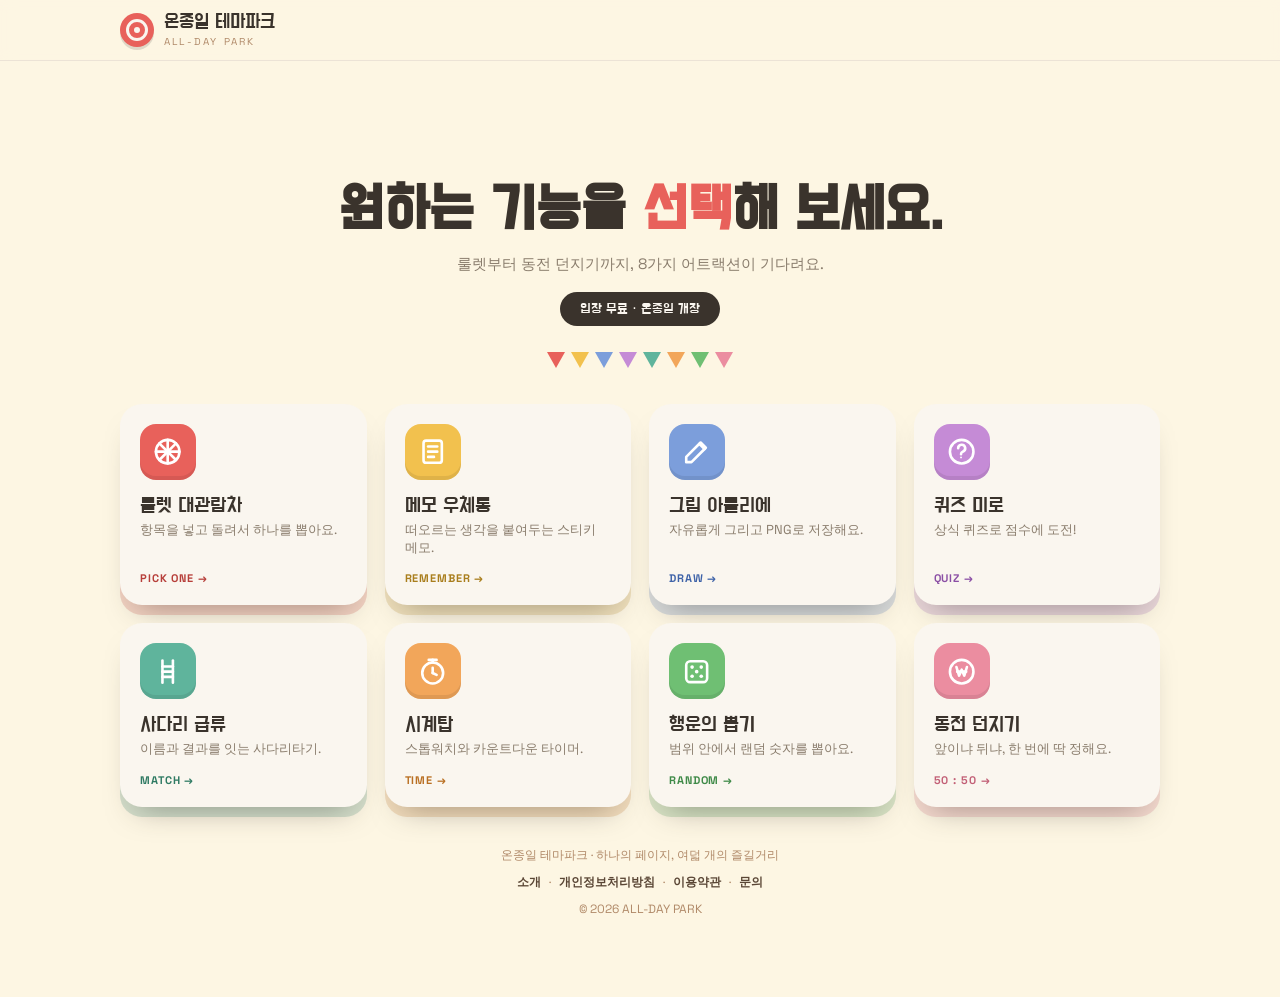
==== commit bd9cec36: "Refactor footer links styles and clearActive function" ====
--- a/index.html
+++ b/index.html
@@ -306,7 +306,6 @@
   gap:8px;
 }
 
-.footer-links a{
 .footer-links a,
 .footer-links a:link,
 .footer-links a:visited{
@@ -514,9 +513,7 @@
     <div class="card">
       <div class="toolbar" style="margin-bottom:16px;">
         <div class="swatches" id="dwSwatches"></div>
-        <input
-  type="text"
-  id="dwCustom"
+        <input type="text" id="dwCustom"
   value="#8e44ad"
   maxlength="7"
   title="색상 코드 입력"
@@ -871,7 +868,7 @@
   const penInput=document.getElementById('dwPenSize');
   const eraseInput=document.getElementById('dwEraseSize');
   const custom=document.getElementById('dwCustom');
-  function clearActive(){[...sw.children].forEach(x=>x.classList.remove('active'));
+  function clearActive(){[...sw.children].forEach(x=>x.classList.remove('active'));}
   function curSize(){return erase?eraseSize:penSize;}
   function curDiameter(){return Math.max(1,curSize());}
   function syncRing(){const d=curDiameter();ring.style.width=d+'px';ring.style.height=d+'px';ring.classList.toggle('erasing',erase);}
@@ -884,13 +881,17 @@
   last = null;
 }
 
-custom.oninput = applyCustomColor;
-custom.onchange = applyCustomColor;
-custom.onblur = () => {
-  drawing = false;
-  last = null;
+custom.oninput = e => {
+    const v = e.target.value.trim();
+
+    if(/^#[0-9A-Fa-f]{6}$/.test(v)){
+        color = v;
+        setErase(false);
+        drawing = false;
+        last = null;
+        custom.style.borderColor = v;
+    }
 };
-  customWrap.style.background='conic-gradient(from 0deg,#ff5f5f,#ffcf5f,#7bd88f,#5fc7ff,#9b8bff,#ff7fd0,#ff5f5f)';
   penInput.oninput=e=>{penSize=+e.target.value;penChip.textContent=penSize;setErase(false);syncRing();};
   eraseInput.oninput=e=>{eraseSize=+e.target.value;eraseChip.textContent=eraseSize;setErase(true);syncRing();};
   eraseBtn.onclick=()=>setErase(!erase);
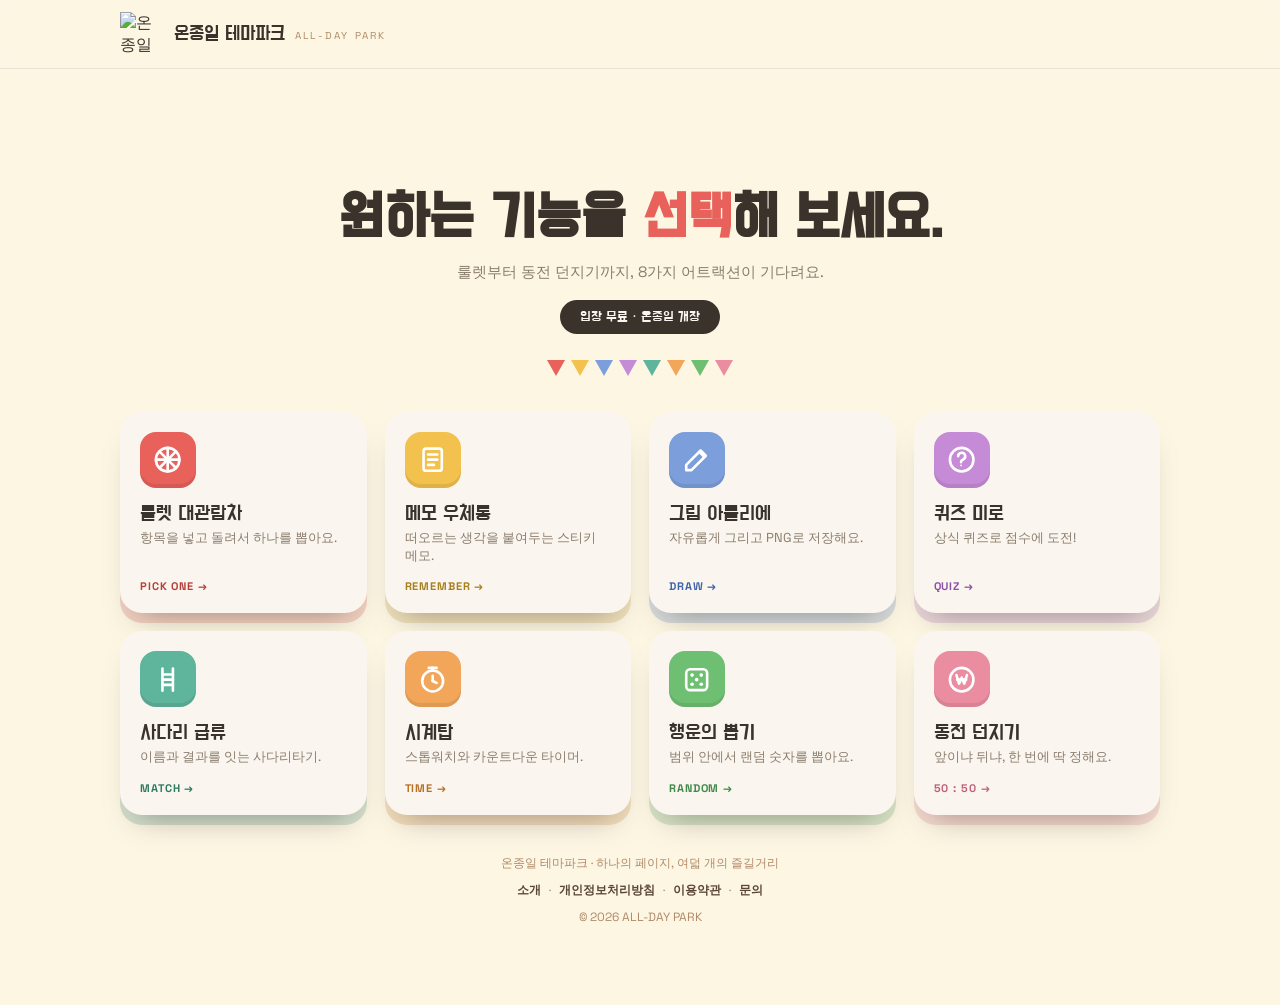
==== commit a000bf8e: "Add brand logo to the topbar in index.html" ====
--- a/index.html
+++ b/index.html
@@ -337,6 +337,14 @@
 #dwRing{
   pointer-events:none !important;
 }
+
+.brand-logo {
+  width: 44px;
+  height: 44px;
+  object-fit: contain;
+  display: block;
+  flex-shrink: 0;
+}
   
 </style>
 
@@ -362,8 +370,7 @@
 <div class="topbar">
   <div class="topbar-inner">
     <div class="brand" onclick="go('home')">
-      <div class="brand-badge"></div>
-      <div>
+      <img class="brand-logo" src="/favicon.png" alt="온종일 테마파크 로고">
         <div class="brand-name">온종일 테마파크</div>
         <div class="brand-sub">All-day Park</div>
       </div>
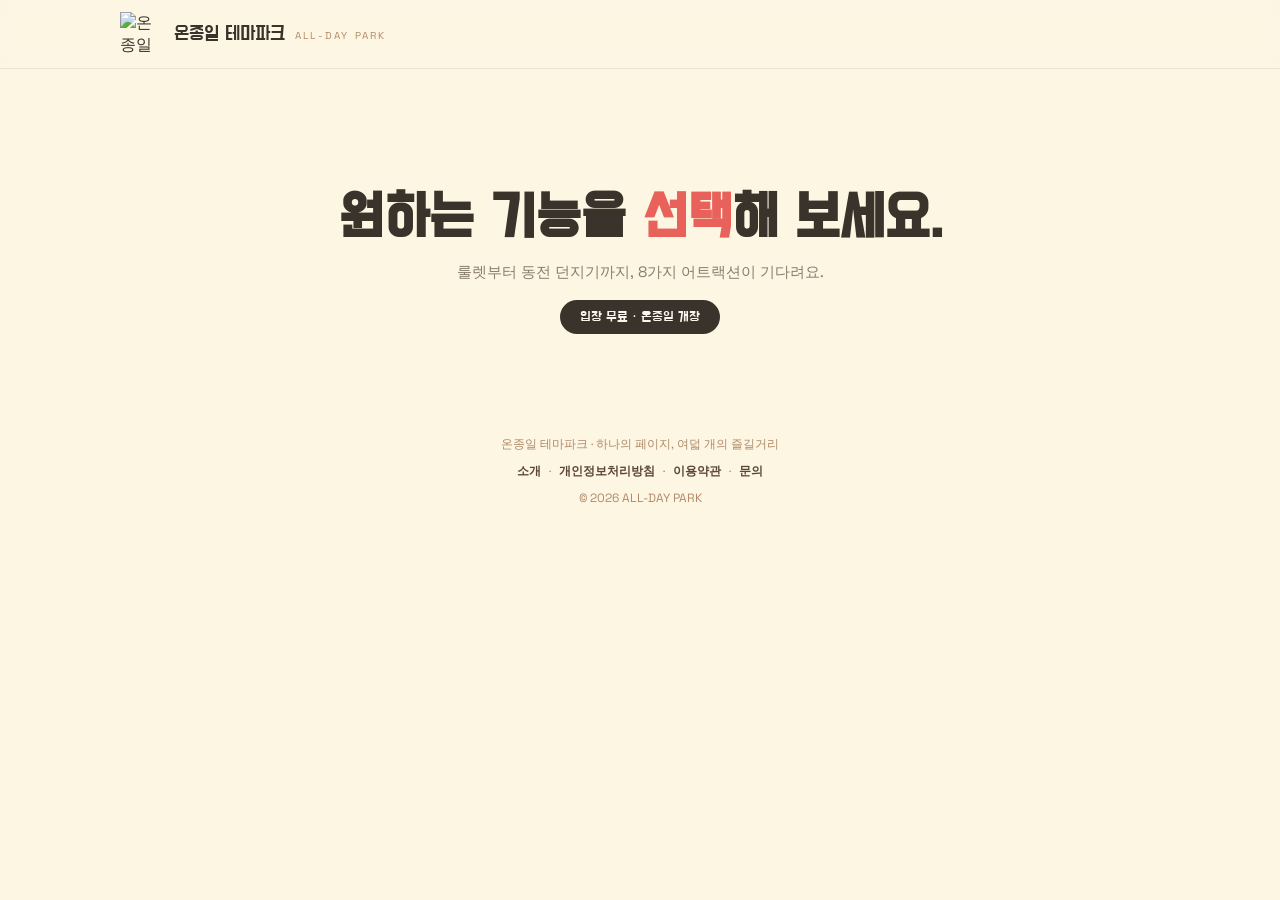
==== commit 9d41f278: "draw, quiz 기능 분리" ====
--- a/index.html
+++ b/index.html
@@ -13,13 +13,13 @@
   
   <meta name="naver-site-verification" content="6078a5d780be9648801b1618fa765b290798b283" />
 
-<link rel="icon" href="/favicon.png" type="image/png">
-<link rel="apple-touch-icon" href="/favicon.png">
+<link rel="icon" href="images/favicon.png" type="image/png">
+<link rel="apple-touch-icon" href="images/favicon.png">
 
 <link rel="manifest" href="/manifest.json">
 <meta name="theme-color" content="#FF6B6B">
 
-<link rel="preload" as="image" href="/park-frame.webp">
+<link rel="preload" as="image" href="images/park-frame.webp">
   
 <meta charset="UTF-8">
 <meta name="viewport" content="width=device-width, initial-scale=1.0">
@@ -50,303 +50,8 @@
 <link rel="preconnect" href="https://fonts.googleapis.com">
 <link rel="preconnect" href="https://fonts.gstatic.com" crossorigin>
 <link href="https://fonts.googleapis.com/css2?family=Do+Hyeon&family=Space+Grotesk:wght@400;500;600;700&display=swap" rel="stylesheet">
-<style>
-  :root{
-    --bg:#efece6; --panel:#faf6ef; --ink:#3a332c; --tan:#b08968; --muted:#8a7d6d;
-    --line:#ece3d6; --red:#e8615b; --yellow:#F2C14E; --blue:#7C9EDB; --purple:#C58BD6;
-    --green:#5FB49C; --orange:#F2A65A; --mint:#6FBF73; --rose:#EB8DA0;
-    --disp:'Do Hyeon', system-ui, sans-serif;
-    --sans:'Space Grotesk', system-ui, 'Apple SD Gothic Neo', 'Malgun Gothic', sans-serif;
-  }
-  *{box-sizing:border-box;}
-  html,body{margin:0;padding:0;}
-  body{
-    background:#fdf6e3 url('park-frame.webp') center top / cover no-repeat;
-    color:var(--ink); font-family:var(--sans);
-    min-height:100vh; -webkit-font-smoothing:antialiased;
-  }
-  button{font-family:inherit;}
-  .wrap{max-width:1080px;margin:0 auto;padding:20px 20px 60px;}
-
-  /* ---------- Top bar ---------- */
-  .topbar{
-    position:sticky;top:0;z-index:40;background:rgba(253,246,227,0.82);
-    backdrop-filter:blur(8px);border-bottom:1px solid var(--line);
-  }
-  .topbar-inner{max-width:1080px;margin:0 auto;padding:12px 20px;display:flex;align-items:center;gap:14px;}
-  .brand{display:flex;align-items:center;gap:10px;cursor:pointer;user-select:none;}
-  .brand-badge{width:34px;height:34px;border-radius:50%;background:var(--red);position:relative;flex:none;
-    box-shadow:0 3px 0 rgba(58,51,44,0.15);}
-  .brand-badge::before{content:"";position:absolute;inset:6px;border-radius:50%;border:3px solid #faf6ef;}
-  .brand-badge::after{content:"";position:absolute;top:50%;left:50%;width:6px;height:6px;border-radius:50%;background:#faf6ef;transform:translate(-50%,-50%);}
-  .brand-name{font-family:var(--disp);font-size:20px;line-height:1;}
-  .brand-sub{font-size:10px;letter-spacing:0.22em;color:var(--tan);text-transform:uppercase;margin-top:3px;}
-  .topbar-spacer{flex:1;}
-  .back-btn{border:1px solid var(--line);background:var(--panel);color:var(--ink);font-size:13px;font-weight:600;
-    padding:8px 14px;border-radius:999px;cursor:pointer;display:none;align-items:center;gap:6px;}
-  .back-btn:hover{background:#fff;}
-  body[data-screen="home"] .back-btn{display:none;}
-  body:not([data-screen="home"]) .back-btn{display:inline-flex;}
-
-  /* ---------- Screens ---------- */
-  .screen{display:none;}
-  .screen.active{display:block;animation:pop .32s cubic-bezier(.2,.9,.3,1.2);}
-  @keyframes pop{from{opacity:0;transform:translateY(10px) scale(.985);}to{opacity:1;transform:none;}}
-
-  /* ---------- Home / map ---------- */
-  .hero{text-align:center;padding:100px 10px 10px;position:relative;}
-  .hero h1{font-family:var(--disp);font-size:clamp(34px,6vw,58px);margin:0;line-height:1.05;}
-  .hero h1 .k{color:var(--red);}
-  .hero p{color:var(--muted);font-size:15px;margin:12px 0 0;}
-  .ticket{display:inline-block;margin-top:18px;background:var(--ink);color:var(--panel);font-family:var(--disp);
-    font-size:14px;padding:8px 20px;border-radius:999px;position:relative;}
-  .flags{display:flex;justify-content:center;gap:6px;margin-top:26px;}
-  .flags span{width:0;height:0;border-left:9px solid transparent;border-right:9px solid transparent;border-top:16px solid;}
-
-  .map{position:relative;margin-top:26px;}
-  .map-path{position:absolute;inset:0;z-index:0;pointer-events:none;}
-  .rides{position:relative;z-index:1;display:grid;grid-template-columns:repeat(auto-fill,minmax(220px,1fr));gap:18px;}
-  .ride{
-    position:relative;border:none;text-align:left;cursor:pointer;border-radius:22px;padding:20px;
-    background:var(--panel);box-shadow:0 10px 0 var(--sh),0 18px 30px -18px rgba(58,51,44,.5);
-    transition:transform .18s cubic-bezier(.2,.9,.3,1.3), box-shadow .18s;color:var(--ink);
-    display:flex;flex-direction:column;gap:14px;min-height:172px;
-  }
-  .ride:hover{transform:translateY(-4px);box-shadow:0 14px 0 var(--sh),0 26px 36px -18px rgba(58,51,44,.55);}
-  .ride:active{transform:translateY(-1px);}
-  .ride-emoji{width:56px;height:56px;border-radius:16px;display:grid;place-items:center;
-    background:var(--c);box-shadow:inset 0 -4px 0 rgba(0,0,0,.08);}
-  .ride-emoji svg,.tool-icon svg,.topic-emoji svg{width:56%;height:56%;stroke:#fff;fill:none;stroke-width:2;stroke-linecap:round;stroke-linejoin:round;}
-  .ride-emoji svg .fill,.tool-icon svg .fill,.topic-emoji svg .fill{fill:#fff;stroke:none;}
-  .ride-name{font-family:var(--disp);font-size:21px;line-height:1.1;}
-  .ride-desc{font-size:13px;color:var(--muted);margin-top:4px;line-height:1.4;}
-  .ride-tag{margin-top:auto;font-size:11px;font-weight:700;letter-spacing:.08em;text-transform:uppercase;color:var(--c-dark);}
-
-  /* ---------- Tool shell ---------- */
-  .tool-head{display:flex;align-items:center;gap:14px;margin:8px 0 22px;}
-  .tool-icon{width:52px;height:52px;border-radius:15px;display:grid;place-items:center;background:var(--c,#eee);
-    box-shadow:inset 0 -4px 0 rgba(0,0,0,.08);flex:none;}
-  .tool-title{font-family:var(--disp);font-size:30px;line-height:1;}
-  .tool-title small{display:block;font-family:var(--sans);font-size:12px;letter-spacing:.12em;text-transform:uppercase;color:var(--tan);margin-top:6px;}
-  .card{background:var(--panel);border:1px solid var(--line);border-radius:20px;padding:22px;}
-  .grid2{display:grid;grid-template-columns:1fr 1fr;gap:22px;}
-  @media(max-width:760px){.grid2{grid-template-columns:1fr;}}
-
-  .btn{border:none;border-radius:999px;font-weight:600;font-size:14px;padding:10px 18px;cursor:pointer;
-    background:var(--ink);color:var(--panel);transition:transform .12s,opacity .2s;}
-  .btn:hover{transform:translateY(-1px);}
-  .btn:active{transform:none;}
-  .btn:disabled{opacity:.5;cursor:default;transform:none;}
-  .btn.ghost{background:#fff;color:var(--ink);border:1px solid var(--line);}
-  .btn.sm{padding:7px 13px;font-size:13px;}
-  .field{width:100%;border:1px solid var(--line);background:#fff;border-radius:12px;padding:10px 12px;
-    font-family:inherit;font-size:15px;color:var(--ink);outline:none;}
-  .field:focus{border-color:var(--tan);}
-  .lbl{font-size:12px;font-weight:600;color:var(--muted);text-transform:uppercase;letter-spacing:.08em;}
-
-  /* ---------- Roulette ---------- */
-  .wheel-wrap{position:relative;width:100%;max-width:380px;aspect-ratio:1;margin:0 auto;}
-  .wheel-wrap .pointer{position:absolute;top:-4px;left:50%;transform:translateX(-50%);z-index:3;width:0;height:0;
-    border-left:15px solid transparent;border-right:15px solid transparent;border-top:24px solid var(--ink);
-    filter:drop-shadow(0 2px 3px rgba(0,0,0,.18));}
-  .wheel-wrap canvas{width:100%;height:100%;display:block;border-radius:50%;box-shadow:0 18px 40px -18px rgba(58,51,44,.4);}
-  .hub{position:absolute;top:50%;left:50%;transform:translate(-50%,-50%);z-index:2;width:84px;height:84px;border-radius:50%;
-    border:none;background:var(--ink);color:var(--panel);font-size:15px;font-weight:700;letter-spacing:.08em;cursor:pointer;
-    box-shadow:0 6px 16px -4px rgba(58,51,44,.5);transition:opacity .2s;}
-  .hub:disabled{opacity:.6;cursor:default;}
-  .row{display:flex;align-items:center;gap:10px;background:#fff;border:1px solid var(--line);border-radius:12px;padding:8px 10px;}
-  .dot{width:14px;height:14px;border-radius:50%;flex:none;}
-  .row input{flex:1;min-width:0;border:none;outline:none;background:transparent;font-family:inherit;font-size:15px;color:var(--ink);}
-  .del{border:none;background:transparent;color:#c9bcab;font-size:18px;line-height:1;cursor:pointer;padding:2px 6px;}
-  .list-stack{display:flex;flex-direction:column;gap:8px;}
-  .result-big{font-family:var(--disp);font-size:30px;color:var(--red);min-height:38px;}
-
-  /* ---------- Memo ---------- */
-  .memo-board{display:grid;grid-template-columns:repeat(auto-fill,minmax(180px,1fr));gap:16px;}
-  .memo{border-radius:14px;padding:14px;min-height:150px;display:flex;flex-direction:column;gap:8px;
-    box-shadow:0 8px 18px -10px rgba(58,51,44,.5);position:relative;}
-  .memo textarea{flex:1;border:none;background:transparent;resize:none;outline:none;font-family:inherit;
-    font-size:15px;line-height:1.5;color:#4a3f2f;}
-  .memo-bar{display:flex;align-items:center;gap:6px;}
-  .memo-color{width:16px;height:16px;border-radius:50%;border:2px solid rgba(255,255,255,.7);cursor:pointer;}
-  .memo-del{margin-left:auto;border:none;background:transparent;cursor:pointer;color:rgba(58,51,44,.4);font-size:16px;}
-
-  /* ---------- Drawing ---------- */
-  .draw-stage{position:relative;background:#fff;border:1px solid var(--line);border-radius:16px;overflow:hidden;touch-action:none;}
-  .draw-stage canvas{display:block;width:100%;cursor:none;}
-  .cursor-ring{position:absolute;border-radius:50%;pointer-events:none;transform:translate(-50%,-50%);display:none;z-index:5;
-    border:2px solid rgba(58,51,44,.55);box-shadow:0 0 0 1px rgba(255,255,255,.8) inset;}
-  .cursor-ring.erasing{border:2px dashed #7C9EDB;background:rgba(124,158,219,.14);}
-  .swatches{display:flex;flex-wrap:wrap;gap:8px;}
-  .sw{width:26px;height:26px;border-radius:50%;cursor:pointer;border:2px solid #fff;box-shadow:0 0 0 1px var(--line);}
-  .sw.active{box-shadow:0 0 0 2px var(--ink);transform:scale(1.12);}
-  .custom-sw{position:relative;width:30px;height:30px;border-radius:50%;cursor:pointer;flex:none;
-    background:conic-gradient(from 0deg,#ff5f5f,#ffcf5f,#7bd88f,#5fc7ff,#9b8bff,#ff7fd0,#ff5f5f);
-    box-shadow:0 0 0 1px var(--line);display:grid;place-items:center;transition:.15s;}
-  .custom-sw::after{content:'+';position:absolute;color:#fff;font-size:16px;font-weight:700;text-shadow:0 1px 2px rgba(0,0,0,.35);pointer-events:none;}
-  .custom-sw.active{box-shadow:0 0 0 2px var(--ink);transform:scale(1.12);}
-  .custom-sw input{position:absolute;inset:0;opacity:0;cursor:pointer;border:none;padding:0;}
-  .eraser-btn{display:inline-flex;align-items:center;gap:7px;border:1px solid var(--line);background:#fff;color:var(--ink);
-    font-weight:600;font-size:13px;padding:7px 13px;border-radius:999px;cursor:pointer;transition:.15s;}
-  .eraser-btn:hover{border-color:var(--blue);}
-  .eraser-btn.active{background:var(--blue);border-color:transparent;color:#fff;box-shadow:0 4px 12px -4px rgba(124,158,219,.7);}
-  .eraser-btn .glyph{width:18px;height:18px;border-radius:4px;background:#f6c6d0;border:2px solid #d98a99;display:inline-block;}
-  .eraser-btn.active .glyph{background:#fff;border-color:#fff;}
-  .size-chip{min-width:34px;text-align:center;font-variant-numeric:tabular-nums;font-weight:600;font-size:13px;
-    color:var(--muted);background:#fff;border:1px solid var(--line);border-radius:999px;padding:5px 8px;}
-
-  /* ---------- Quiz ---------- */
-  .quiz-q{font-family:var(--disp);font-size:24px;line-height:1.3;margin-bottom:6px;}
-  .quiz-opts{display:flex;flex-direction:column;gap:10px;margin-top:16px;}
-  .opt{text-align:left;border:1px solid var(--line);background:#fff;border-radius:14px;padding:14px 16px;font-size:16px;
-    cursor:pointer;transition:.15s;color:var(--ink);}
-  .opt:hover{border-color:var(--tan);}
-  .opt.correct{background:#e7f5ee;border-color:var(--green);color:#276b52;font-weight:600;}
-  .opt.wrong{background:#fdeceb;border-color:var(--red);color:#a83c37;}
-  .opt:disabled{cursor:default;}
-  .topic-grid{display:grid;grid-template-columns:repeat(auto-fill,minmax(140px,1fr));gap:14px;}
-  .topic-card{border:1px solid var(--line);background:#fff;border-radius:16px;padding:18px 14px;cursor:pointer;
-    display:flex;flex-direction:column;align-items:center;gap:8px;transition:.16s;color:var(--ink);}
-  .topic-card:hover{transform:translateY(-3px);border-color:var(--tc);box-shadow:0 12px 22px -14px rgba(58,51,44,.5);}
-  .topic-card.all{grid-column:1/-1;flex-direction:row;justify-content:center;background:#fbf7f0;}
-  .topic-emoji{width:48px;height:48px;border-radius:14px;display:grid;place-items:center;
-    box-shadow:inset 0 -4px 0 rgba(0,0,0,.08);}
-  .topic-name{font-family:var(--disp);font-size:19px;}
-  .topic-meta{font-size:12px;color:var(--muted);}
-  .topic-pill{font-size:13px;font-weight:700;padding:5px 12px;border-radius:999px;}
-  .progressbar{height:8px;background:var(--line);border-radius:999px;overflow:hidden;}
-  .progressbar>i{display:block;height:100%;background:var(--purple);transition:width .3s;}
-
-  /* ---------- Ladder ---------- */
-  .ladder-stage{background:#fff;border:1px solid var(--line);border-radius:16px;padding:8px;}
-  .ladder-stage canvas{display:block;width:100%;}
-  .name-row{display:grid;gap:8px;}
-
-  /* ---------- Timer ---------- */
-  .clock{font-family:var(--sans);font-weight:700;font-size:clamp(48px,12vw,84px);letter-spacing:.02em;text-align:center;
-    font-variant-numeric:tabular-nums;}
-  .clock small{font-size:.42em;color:var(--muted);}
-  .tabs{display:flex;gap:8px;background:#fff;border:1px solid var(--line);border-radius:999px;padding:4px;width:max-content;margin:0 auto 20px;}
-  .tab{border:none;background:transparent;padding:8px 20px;border-radius:999px;font-weight:600;font-size:14px;cursor:pointer;color:var(--muted);}
-  .tab.active{background:var(--ink);color:var(--panel);}
-  .laps{max-height:180px;overflow:auto;margin-top:16px;}
-  .lap{display:flex;justify-content:space-between;padding:8px 4px;border-bottom:1px solid var(--line);font-variant-numeric:tabular-nums;font-size:14px;}
-
-  /* ---------- Random number ---------- */
-  .rand-display{font-family:var(--disp);font-size:clamp(64px,18vw,140px);text-align:center;line-height:1;color:var(--mint);
-    text-shadow:0 6px 0 rgba(58,51,44,.08);min-height:1.1em;}
-  .rand-chips{display:flex;flex-wrap:wrap;gap:10px;justify-content:center;margin-top:10px;}
-  .chip{background:var(--mint);color:#fff;font-family:var(--disp);font-size:22px;width:56px;height:56px;border-radius:16px;
-    display:grid;place-items:center;box-shadow:inset 0 -4px 0 rgba(0,0,0,.08);}
-  .toolbar{display:flex;flex-wrap:wrap;gap:10px;align-items:flex-end;}
-  .toolbar .fg{display:flex;flex-direction:column;gap:6px;}
-  .toolbar .fg .field{width:110px;}
-
-  .hint{font-size:13px;color:var(--muted);}
-
-  /* ---------- Coin flip ---------- */
-  .coin-stage{perspective:900px;height:210px;display:grid;place-items:center;margin-bottom:6px;}
-  .coin3d{width:154px;height:154px;position:relative;transform-style:preserve-3d;transform:rotateY(0deg);
-    transition:transform 2.3s cubic-bezier(.2,.72,.15,1);}
-  .coin-face{position:absolute;inset:0;border-radius:50%;display:grid;place-items:center;
-    font-family:var(--disp);font-size:46px;color:#fff;backface-visibility:hidden;
-    box-shadow:inset 0 0 0 7px rgba(255,255,255,.30), inset 0 -7px 0 rgba(0,0,0,.12), 0 14px 26px -10px rgba(58,51,44,.55);}
-  .coin-face.front{background:var(--rose);}
-  .coin-face.back{background:#E0B04A;transform:rotateY(180deg);}
-  .tally{display:flex;gap:12px;justify-content:center;margin-top:16px;}
-  .tally-item{background:#fff;border:1px solid var(--line);border-radius:14px;padding:10px 20px;text-align:center;min-width:88px;}
-  .tally-item b{font-family:var(--disp);font-size:26px;display:block;line-height:1;}
-  .tally-item span{font-size:12px;color:var(--muted);}
-
-  /* ---------- Quiz score badge ---------- */
-  .score-badge{width:104px;height:104px;border-radius:50%;margin:0 auto;display:grid;place-items:center;
-    font-family:var(--disp);color:#fff;line-height:1;box-shadow:inset 0 -6px 0 rgba(0,0,0,.10);}
-  .score-badge b{font-size:38px;}
-  .score-badge span{font-size:14px;opacity:.9;}
-  .foot{text-align:center;color:var(--tan);font-size:12px;margin-top:40px;}
-
-
-.info-screen{
-    position:relative;
-    min-height:calc(100vh - 80px);
-    padding:20px;
-}
-
-.info-card{
-    max-width:900px;
-    width:100%;
-    margin:auto;
-    background:rgba(255,255,255,.86);
-    border:1px solid var(--line);
-    border-radius:28px;
-    padding:45px;
-    box-shadow:0 18px 40px rgba(58,51,44,.10);
-
-    position:absolute;
-    top:45%;
-    left:50%;
-    transform:translate(-50%,-50%);
-}
-
-.info-card h2{
-  margin:0 0 22px;
-  font-size:30px;
-}
-
-.info-card p{
-  margin:12px 0;
-  color:var(--ink);
-}
-
-.footer-links{
-  margin:10px 0;
-  display:flex;
-  justify-content:center;
-  flex-wrap:wrap;
-  gap:8px;
-}
-
-.footer-links a,
-.footer-links a:link,
-.footer-links a:visited{
-    color:#5A4635 !important;
-    text-decoration:none;
-    font-weight:700;
-}
-
-.footer-links a:hover{
-    color:#E8615B !important;
-}
-
-.contact-btn{
-    display:inline-block;
-    padding:14px 28px;
-    border-radius:14px;
-    background:#E8615B;
-    color:#fff !important;
-    text-decoration:none;
-    font-weight:700;
-    transition:.2s;
-}
-
-.contact-btn:hover{
-    background:#D65348;
-}
-
-.cursor-ring,
-#dwRing{
-  pointer-events:none !important;
-}
-
-.brand-logo {
-  width: 44px;
-  height: 44px;
-  object-fit: contain;
-  display: block;
-  flex-shrink: 0;
-}
-  
-</style>
+
+<link rel="stylesheet" href="css/style.css">
 
 <script type="application/ld+json">
 {
@@ -370,7 +75,7 @@
 <div class="topbar">
   <div class="topbar-inner">
     <div class="brand" onclick="go('home')">
-      <img class="brand-logo" src="/favicon.png" alt="온종일 테마파크 로고">
+      <img class="brand-logo" src="images/favicon.png" alt="온종일 테마파크 로고">
         <div class="brand-name">온종일 테마파크</div>
         <div class="brand-sub">All-day Park</div>
       </div>
@@ -670,609 +375,14 @@
   <div style="height:20px"></div>
 </div>
 
-<script>
-/* ============================================================
-   Router
-============================================================ */
-const RIDES = [
-  {id:'roulette', emoji:'🎡', name:'룰렛 대관람차', desc:'항목을 넣고 돌려서 하나를 뽑아요.', tag:'PICK ONE', c:'red'},
-  {id:'memo',     emoji:'📮', name:'메모 우체통', desc:'떠오르는 생각을 붙여두는 스티키 메모.', tag:'REMEMBER', c:'yellow'},
-  {id:'draw',     emoji:'🎨', name:'그림 아틀리에', desc:'자유롭게 그리고 PNG로 저장해요.', tag:'DRAW', c:'blue'},
-  {id:'quiz',     emoji:'🧩', name:'퀴즈 미로', desc:'상식 퀴즈로 점수에 도전!', tag:'QUIZ', c:'purple'},
-  {id:'ladder',   emoji:'🪜', name:'사다리 급류', desc:'이름과 결과를 잇는 사다리타기.', tag:'MATCH', c:'green'},
-  {id:'timer',    emoji:'⏱️', name:'시계탑', desc:'스톱워치와 카운트다운 타이머.', tag:'TIME', c:'orange'},
-  {id:'random',   name:'행운의 뽑기', desc:'범위 안에서 랜덤 숫자를 뽑아요.', tag:'RANDOM', c:'mint'},
-  {id:'coin',     name:'동전 던지기', desc:'앞이냐 뒤냐, 한 번에 딱 정해요.', tag:'50 : 50', c:'rose'},
-];
-const CDARK = {red:'#b73f3a',yellow:'#a97e1d',blue:'#3f63a8',purple:'#8b4fa5',green:'#2f7a63',orange:'#b96f22',mint:'#3f8a48',rose:'#c25f76'};
-
-/* Hand-drawn line icons (no emoji) */
-const ICONS = {
-  roulette:'<circle cx="12" cy="12" r="9"/><circle class="fill" cx="12" cy="12" r="1.6"/><line x1="12" y1="3" x2="12" y2="21"/><line x1="3" y1="12" x2="21" y2="12"/><line x1="5.6" y1="5.6" x2="18.4" y2="18.4"/><line x1="18.4" y1="5.6" x2="5.6" y2="18.4"/>',
-  memo:'<rect x="5" y="3.5" width="14" height="17" rx="2"/><line x1="8.5" y1="8" x2="15.5" y2="8"/><line x1="8.5" y1="12" x2="15.5" y2="12"/><line x1="8.5" y1="16" x2="13" y2="16"/>',
-  draw:'<path d="M4 20 h4 L19 9 l-4 -4 L4 16 z"/><line x1="14" y1="6" x2="18" y2="10"/>',
-  quiz:'<circle cx="12" cy="12" r="9"/><path d="M9.3 9.4a2.7 2.7 0 1 1 3.5 2.6c-.9 .4 -1.3 1 -1.3 2"/><circle class="fill" cx="11.5" cy="16.4" r="0.7"/>',
-  ladder:'<line x1="8" y1="3.5" x2="8" y2="20.5"/><line x1="16" y1="3.5" x2="16" y2="20.5"/><line x1="8" y1="8" x2="16" y2="8"/><line x1="8" y1="12" x2="16" y2="12"/><line x1="8" y1="16" x2="16" y2="16"/>',
-  timer:'<line x1="9" y1="3" x2="15" y2="3"/><line x1="12" y1="3" x2="12" y2="5"/><circle cx="12" cy="13" r="8"/><line x1="12" y1="13" x2="12" y2="9"/><line x1="12" y1="13" x2="15" y2="14.5"/>',
-  random:'<rect x="4" y="4" width="16" height="16" rx="3"/><circle class="fill" cx="8.5" cy="8.5" r="1.4"/><circle class="fill" cx="15.5" cy="8.5" r="1.4"/><circle class="fill" cx="12" cy="12" r="1.4"/><circle class="fill" cx="8.5" cy="15.5" r="1.4"/><circle class="fill" cx="15.5" cy="15.5" r="1.4"/>',
-  coin:'<ellipse cx="12" cy="12" rx="9" ry="9"/><path d="M8 8.5 L10 15 L12 10.5 L14 15 L16 8.5"/><line x1="8.6" y1="12" x2="15.4" y2="12"/>',
-  bulb:'<path d="M9 16.5a5 5 0 1 1 6 0 v1.5 h-6 z"/><line x1="9.5" y1="20.5" x2="14.5" y2="20.5"/>',
-  flask:'<path d="M10 3 v6 L5.5 18 a1.5 1.5 0 0 0 1.4 2 h10.2 a1.5 1.5 0 0 0 1.4 -2 L14 9 V3"/><line x1="9" y1="3" x2="15" y2="3"/><line x1="8" y1="14" x2="16" y2="14"/>',
-  column:'<line x1="4" y1="20.5" x2="20" y2="20.5"/><path d="M4 8 L12 3.5 L20 8"/><line x1="7" y1="9" x2="7" y2="18"/><line x1="12" y1="9" x2="12" y2="18"/><line x1="17" y1="9" x2="17" y2="18"/>',
-  globe:'<circle cx="12" cy="12" r="9"/><ellipse cx="12" cy="12" rx="4" ry="9"/><line x1="3" y1="12" x2="21" y2="12"/>',
-  smile:'<circle cx="12" cy="12" r="9"/><circle class="fill" cx="9" cy="10" r="0.9"/><circle class="fill" cx="15" cy="10" r="0.9"/><path d="M8.5 14.5 a4 4 0 0 0 7 0"/>',
-  target:'<circle cx="12" cy="12" r="9"/><circle cx="12" cy="12" r="5"/><circle class="fill" cx="12" cy="12" r="1.6"/>'
-};
-function paintIcons(){
-  document.querySelectorAll('[data-icon]').forEach(el=>{
-    const svg=ICONS[el.dataset.icon]; if(!svg||el.dataset.painted)return;
-    el.innerHTML='<svg viewBox="0 0 24 24" aria-hidden="true">'+svg+'</svg>';
-    el.dataset.painted='1';
-  });
-}
-
-const inited = {};
-function go(id){
-  const target = document.querySelector('.screen[data-screen="'+id+'"]') ? id : 'home';
-  document.querySelectorAll('.screen').forEach(s=>s.classList.toggle('active', s.dataset.screen===target));
-  document.body.dataset.screen = target;
-  if(location.hash !== '#'+target) history.pushState(null,'','#'+target);
-  window.scrollTo({top:0});
-  if(!inited[target] && INIT[target]){
-  if(target === 'home'){
-    requestAnimationFrame(() => {
-      INIT[target]();
-      inited[target] = true;
-    });
-  } else {
-    INIT[target]();
-    inited[target] = true;
-  }
-}
-  if(REOPEN[target]) REOPEN[target]();
-}
-window.addEventListener('popstate', ()=>{
-  const id = location.hash.replace('#','') || 'home';
-  go(id);
-});
-
-/* Build home tiles */
-(function buildHome(){
-  const wrap = document.getElementById('rides');
-  RIDES.forEach(r=>{
-    const b = document.createElement('button');
-    b.className='ride';
-    b.style.setProperty('--c','var(--'+r.c+')');
-    b.style.setProperty('--c-dark', CDARK[r.c]);
-    b.style.setProperty('--sh', CDARK[r.c]+'33');
-    b.innerHTML =
-      '<div class="ride-emoji" data-icon="'+r.id+'" style="background:var(--'+r.c+')"></div>'+
-      '<div><div class="ride-name">'+r.name+'</div><div class="ride-desc">'+r.desc+'</div></div>'+
-      '<div class="ride-tag">'+r.tag+' →</div>';
-    b.onclick = ()=>go(r.id);
-    wrap.appendChild(b);
-  });
-  const flags = document.getElementById('flags');
-  ['red','yellow','blue','purple','green','orange','mint','rose'].forEach(c=>{
-    const s=document.createElement('span'); s.style.borderTopColor='var(--'+c+')'; flags.appendChild(s);
-  });
-  paintIcons();
-})();
-
-/* Shared audio */
-function makeAudio(){
-  const AC = window.AudioContext||window.webkitAudioContext;
-  if(!AC) return {resume(){},tick(){},ding(){},beep(){}};
-  const ac = new AC();
-  const env=(o,g,t,dur,vol)=>{g.gain.setValueAtTime(0.0001,t);g.gain.exponentialRampToValueAtTime(vol,t+0.02);g.gain.exponentialRampToValueAtTime(0.0005,t+dur);o.connect(g);g.connect(ac.destination);o.start(t);o.stop(t+dur+0.05);};
-  return {
-    resume(){if(ac.state==='suspended')ac.resume();},
-    tick(){const t=ac.currentTime,o=ac.createOscillator(),g=ac.createGain();o.type='triangle';o.frequency.setValueAtTime(1200,t);g.gain.setValueAtTime(0.05,t);g.gain.exponentialRampToValueAtTime(0.0008,t+0.05);o.connect(g);g.connect(ac.destination);o.start(t);o.stop(t+0.06);},
-    ding(){const t=ac.currentTime;[523.25,659.25,783.99].forEach((f,i)=>{const o=ac.createOscillator(),g=ac.createGain();o.type='sine';o.frequency.value=f;env(o,g,t+i*0.06,0.6,0.12);});},
-    beep(f){const t=ac.currentTime,o=ac.createOscillator(),g=ac.createGain();o.type='square';o.frequency.value=f||880;env(o,g,t,0.25,0.1);}
-  };
-}
-let AUDIO=null;
-function audio(){AUDIO=AUDIO||makeAudio();AUDIO.resume();return AUDIO;}
-
-const INIT={};   // one-time per tool
-const REOPEN={}; // every time tool opens (e.g. resize canvases)
-
-/* ============================================================
-   1) ROULETTE
-============================================================ */
-INIT.roulette = function(){
-  const TAU=Math.PI*2;
-  const PAL=['#F2A65A','#E8615B','#5FB49C','#7C9EDB','#C58BD6','#F2C14E','#6FBF73','#EB8DA0'];
-  const canvas=document.getElementById('rlWheel'), ctx=canvas.getContext('2d');
-  const listEl=document.getElementById('rlList'), countEl=document.getElementById('rlCount');
-  const resEl=document.getElementById('rlResult'), spinBtn=document.getElementById('rlSpin');
-  let items = load('park.roulette', ['짜장면','초밥','치킨']);
-  let rot=0, spinning=false, winner=null;
-
-  const pmod=(a,m)=>((a%m)+m)%m;
-  const widx=(r,n)=> n<=0?0: Math.floor(pmod(-r,TAU)/(TAU/n))%n;
-  function fit(t,max){if(ctx.measureText(t).width<=max)return t;let s=t;while(s.length>1&&ctx.measureText(s+'…').width>max)s=s.slice(0,-1);return s+'…';}
-  function draw(){
-    const dpr=window.devicePixelRatio||1, css=canvas.clientWidth||320, px=Math.round(css*dpr);
-    if(canvas.width!==px){canvas.width=px;canvas.height=px;}
-    ctx.setTransform(dpr,0,0,dpr,0,0); ctx.clearRect(0,0,css,css);
-    const cx=css/2,cy=css/2,r=css/2-3,n=items.length; if(!n)return; const seg=TAU/n;
-    for(let i=0;i<n;i++){const a0=-Math.PI/2+rot+i*seg;ctx.beginPath();ctx.moveTo(cx,cy);ctx.arc(cx,cy,r,a0,a0+seg);ctx.closePath();ctx.fillStyle=PAL[i%PAL.length];ctx.fill();ctx.strokeStyle='#faf6ef';ctx.lineWidth=3;ctx.stroke();}
-    ctx.font='600 15px "Space Grotesk",system-ui,sans-serif';
-    for(let i=0;i<n;i++){const mid=-Math.PI/2+rot+(i+0.5)*seg;ctx.save();ctx.translate(cx,cy);ctx.rotate(mid);ctx.textAlign='right';ctx.textBaseline='middle';ctx.fillStyle='#fff';ctx.fillText(fit(String(items[i]),r-26),r-16,0);ctx.restore();}
-    ctx.beginPath();ctx.arc(cx,cy,44,0,TAU);ctx.fillStyle='#faf6ef';ctx.fill();ctx.lineWidth=2;ctx.strokeStyle='rgba(58,51,44,.10)';ctx.stroke();
-  }
-  function renderList(){
-    countEl.textContent=items.length; listEl.innerHTML='';
-    items.forEach((t,i)=>{
-      const row=document.createElement('div');row.className='row';
-      const dot=document.createElement('span');dot.className='dot';dot.style.background=PAL[i%PAL.length];
-      const inp=document.createElement('input');inp.value=t;inp.oninput=e=>{items[i]=e.target.value;save('park.roulette',items);};
-      const del=document.createElement('button');del.className='del';del.textContent='×';
-      del.onclick=()=>{items.splice(i,1);winner=null;save('park.roulette',items);renderList();res('');draw();};
-      row.append(dot,inp,del);listEl.appendChild(row);
-    });
-  }
-  function res(v){resEl.textContent=v||'';}
-  function spin(){
-    if(spinning||items.length<2)return; const a=audio();
-    const start=rot, delta=(6+Math.random()*3)*TAU+Math.random()*TAU, target=start+delta, n=items.length, dur=4300, t0=performance.now();
-    let last=-1; spinning=true; winner=null; spinBtn.disabled=true; res('');
-    (function step(now){
-      const p=Math.min(1,(now-t0)/dur), e=1-Math.pow(1-p,3); rot=start+delta*e; draw();
-      const s=widx(rot,n); if(s!==last){last=s;a.tick();}
-      if(p<1)requestAnimationFrame(step);
-      else{rot=target;winner=widx(rot,n);spinning=false;spinBtn.disabled=false;a.ding();res(items[winner]);}
-    })(performance.now());
-  }
-  spinBtn.onclick=spin;
-  document.getElementById('rlAdd').onclick=()=>{items.push('새 항목');save('park.roulette',items);renderList();draw();};
-  window.addEventListener('resize',()=>{if(document.body.dataset.screen==='roulette')draw();});
-  if(document.fonts&&document.fonts.ready)document.fonts.ready.then(draw);
-  renderList(); draw();
-  REOPEN.roulette=draw;
-};
-
-/* ============================================================
-   2) MEMO
-============================================================ */
-INIT.memo = function(){
-  const board=document.getElementById('mmBoard');
-  const COLORS=['#FDE68A','#BFDBFE','#C7F0D8','#F5C6D0','#E9D5FF','#FBD5A5'];
-  let memos = load('park.memos', [{id:Date.now(),text:'여기에 메모를 적어요 ✏️',color:COLORS[0]}]);
-  const persist=()=>save('park.memos',memos);
-  function render(){
-    board.innerHTML='';
-    memos.forEach(m=>{
-      const el=document.createElement('div');el.className='memo';el.style.background=m.color;
-      const ta=document.createElement('textarea');ta.value=m.text;ta.placeholder='메모…';
-      ta.oninput=()=>{m.text=ta.value;persist();};
-      const bar=document.createElement('div');bar.className='memo-bar';
-      COLORS.forEach(c=>{const s=document.createElement('span');s.className='memo-color';s.style.background=c;s.onclick=()=>{m.color=c;persist();render();};bar.appendChild(s);});
-      const del=document.createElement('button');del.className='memo-del';del.textContent='🗑';
-      del.onclick=()=>{memos=memos.filter(x=>x.id!==m.id);persist();render();};
-      bar.appendChild(del);
-      el.append(ta,bar);board.appendChild(el);
-    });
-  }
-  document.getElementById('mmAdd').onclick=()=>{memos.unshift({id:Date.now(),text:'',color:COLORS[Math.floor(Math.random()*COLORS.length)]});persist();render();};
-  render();
-};
-
-/* ============================================================
-   3) DRAWING
-============================================================ */
-INIT.draw = function(){
-  const canvas=document.getElementById('dwCanvas'), ctx=canvas.getContext('2d');
-  const COLORS=['#3a332c','#e8615b','#F2A65A','#F2C14E','#5FB49C','#7C9EDB','#C58BD6','#ffffff'];
-  let color=COLORS[0], penSize=6, eraseSize=20, drawing=false, erase=false, last=null;
-  const sw=document.getElementById('dwSwatches');
-  const eraseBtn=document.getElementById('dwErase');
-  const ring=document.getElementById('dwRing');
-  const penChip=document.getElementById('dwPenChip');
-  const eraseChip=document.getElementById('dwEraseChip');
-  const penInput=document.getElementById('dwPenSize');
-  const eraseInput=document.getElementById('dwEraseSize');
-  const custom=document.getElementById('dwCustom');
-  function clearActive(){[...sw.children].forEach(x=>x.classList.remove('active'));}
-  function curSize(){return erase?eraseSize:penSize;}
-  function curDiameter(){return Math.max(1,curSize());}
-  function syncRing(){const d=curDiameter();ring.style.width=d+'px';ring.style.height=d+'px';ring.classList.toggle('erasing',erase);}
-  function setErase(on){erase=on;eraseBtn.classList.toggle('active',erase);syncRing();}
-  COLORS.forEach((c,i)=>{const b=document.createElement('div');b.className='sw'+(i===0?' active':'');b.style.background=c;b.onclick=()=>{color=c;setErase(false);clearActive();b.classList.add('active');};sw.appendChild(b);});
- function applyCustomColor(e){
-  color = e.target.value;
-  setErase(false);
-  drawing = false;
-  last = null;
-}
-
-custom.oninput = e => {
-    const v = e.target.value.trim();
-
-    if(/^#[0-9A-Fa-f]{6}$/.test(v)){
-        color = v;
-        setErase(false);
-        drawing = false;
-        last = null;
-        custom.style.borderColor = v;
-    }
-};
-  penInput.oninput=e=>{penSize=+e.target.value;penChip.textContent=penSize;setErase(false);syncRing();};
-  eraseInput.oninput=e=>{eraseSize=+e.target.value;eraseChip.textContent=eraseSize;setErase(true);syncRing();};
-  eraseBtn.onclick=()=>setErase(!erase);
-  document.getElementById('dwClear').onclick=()=>{ctx.fillStyle='#fff';ctx.fillRect(0,0,canvas.width,canvas.height);};
-  document.getElementById('dwSave').onclick=()=>{const a=document.createElement('a');a.download='그림.png';a.href=canvas.toDataURL('image/png');a.click();};
-
-  function fit(){
-    const w=canvas.clientWidth||600, h=Math.round(w*0.62);
-    const dpr=window.devicePixelRatio||1;
-    // preserve existing drawing
-    const prev=canvas.width?ctx.getImageData(0,0,canvas.width,canvas.height):null;
-    canvas.style.height=h+'px'; canvas.width=Math.round(w*dpr); canvas.height=Math.round(h*dpr);
-    ctx.setTransform(dpr,0,0,dpr,0,0); ctx.lineCap='round'; ctx.lineJoin='round';
-    ctx.fillStyle='#fff'; ctx.fillRect(0,0,w,h);
-  }
-  function pos(e){const r=canvas.getBoundingClientRect();const t=e.touches?e.touches[0]:e;return{x:t.clientX-r.left,y:t.clientY-r.top};}
-  function showRing(p){ring.style.display='block';ring.style.left=p.x+'px';ring.style.top=p.y+'px';}
-  function start(e){drawing=true;last=pos(e);showRing(last);e.preventDefault();}
-  function move(e){const p=pos(e);showRing(p);if(!drawing)return;ctx.strokeStyle=erase?'#fff':color;ctx.lineWidth=curDiameter();ctx.beginPath();ctx.moveTo(last.x,last.y);ctx.lineTo(p.x,p.y);ctx.stroke();last=p;e.preventDefault();}
-  function end(){
-  drawing=false;
-  last=null;
-  ring.style.display='none';
-}
- canvas.addEventListener('mousedown',start);
-canvas.addEventListener('mousemove',move);
-window.addEventListener('mouseup',end);
-
-window.addEventListener('blur',end);
-document.addEventListener('mouseleave',end);
-
-canvas.addEventListener('mouseenter',()=>{ring.style.display='block';});
-canvas.addEventListener('mouseleave',()=>{end(); ring.style.display='none';});
-
-canvas.addEventListener('touchstart',start,{passive:false});
-canvas.addEventListener('touchmove',move,{passive:false});
-canvas.addEventListener('touchend',end);
-canvas.addEventListener('touchcancel',end);
-  syncRing(); fit();
-  REOPEN.draw=()=>{if(!canvas.width)fit();};
-};
-
-/* ============================================================
-   4) QUIZ
-============================================================ */
-INIT.quiz = function(){
-  const card=document.getElementById('quizCard');
-  const TOPICS=[
-    {key:'common', name:'상식', emoji:'💡', c:'#F2A65A', qs:[
-      {q:'대한민국의 수도는?',opts:['부산','서울','인천','대전'],a:1,d:1},
-      {q:'1년은 며칠일까요? (평년)',opts:['360','364','365','366'],a:2,d:1},
-      {q:'신호등 색이 아닌 것은?',opts:['빨강','노랑','파랑','초록'],a:2,d:1},
-      {q:'태양계에서 가장 큰 행성은?',opts:['지구','토성','목성','화성'],a:2,d:2},
-      {q:'무지개에서 파장이 가장 긴 색은?',opts:['보라','초록','빨강','파랑'],a:2,d:2},
-      {q:'대한민국 국회의원의 임기는 몇 년일까요?',opts:['3년','4년','5년','6년'],a:1,d:2},
-      {q:'우리 몸에서 가장 작은 뼈가 있는 곳은?',opts:['손끝','귓속','발가락','코'],a:1,d:3},
-      {q:'다이아몬드는 어떤 원소로 이루어져 있을까요?',opts:['규소','탄소','산소','철'],a:1,d:3},
-      {q:'번개가 친 뒤 천둥이 늦게 들리는 이유는?',opts:['빛보다 소리가 느려서','소리가 반사돼서','귀가 늦게 반응해서','전기가 약해서'],a:0,d:3},
-    ]},
-    {key:'science', name:'과학', emoji:'🔬', c:'#5FB49C', qs:[
-      {q:'물의 화학식은?',opts:['CO₂','O₂','H₂O','NaCl'],a:2,d:1},
-      {q:'사람의 심장은 몇 개의 방으로 이루어져 있나요?',opts:['2','3','4','5'],a:2,d:1},
-      {q:'식물이 광합성으로 흡수하는 기체는?',opts:['산소','이산화탄소','질소','수소'],a:1,d:1},
-      {q:'빛의 속도는 약 초속 몇 km일까요?',opts:['3천','3만','30만','300만'],a:2,d:2},
-      {q:'성인의 정상 체온은 약 몇 ℃일까요?',opts:['34.5','36.5','38.5','40.5'],a:1,d:2},
-      {q:'소리가 가장 빠르게 전달되는 매질은?',opts:['공기','물','철','진공'],a:2,d:2},
-      {q:'원자에서 음(−)전하를 띠는 입자는?',opts:['양성자','중성자','전자','광자'],a:2,d:3},
-      {q:'DNA의 이중나선 구조를 밝힌 과학자는?',opts:['멘델','왓슨과 크릭','다윈','파스퇴르'],a:1,d:3},
-      {q:'뉴턴의 운동 제2법칙이 나타내는 관계는?',opts:['F = ma','E = mc²','V = IR','PV = nRT'],a:0,d:3},
-    ]},
-    {key:'history', name:'역사', emoji:'🏛️', c:'#C58BD6', qs:[
-      {q:'훈민정음을 창제한 왕은?',opts:['태조','세종대왕','정조','광개토대왕'],a:1,d:1},
-      {q:'거북선을 이끈 조선의 장군은?',opts:['강감찬','이순신','권율','김유신'],a:1,d:1},
-      {q:'고려를 세운 인물은?',opts:['왕건','이성계','견훤','궁예'],a:0,d:1},
-      {q:'대한민국 임시정부가 수립된 해는?',opts:['1910','1919','1945','1948'],a:1,d:2},
-      {q:'삼국시대에 속하지 않는 나라는?',opts:['고구려','백제','신라','발해'],a:3,d:2},
-      {q:'조선을 건국한 인물은?',opts:['정몽주','이성계','최영','정도전'],a:1,d:2},
-      {q:'조선의 법전 《경국대전》을 완성·반포한 왕은?',opts:['태종','세조','성종','중종'],a:2,d:3},
-      {q:'평양 천도를 단행한 고구려의 왕은?',opts:['장수왕','소수림왕','미천왕','고국천왕'],a:0,d:3},
-      {q:'제1차 세계대전의 직접적 계기가 된 사건은?',opts:['진주만 공습','사라예보 사건','러시아 혁명','베르사유 조약'],a:1,d:3},
-    ]},
-    {key:'world', name:'세계', emoji:'🌍', c:'#7C9EDB', qs:[
-      {q:'세계에서 가장 큰 대양은?',opts:['대서양','태평양','인도양','북극해'],a:1,d:1},
-      {q:'에펠탑이 있는 도시는?',opts:['런던','로마','파리','베를린'],a:2,d:1},
-      {q:'미국의 수도는?',opts:['뉴욕','워싱턴 D.C.','LA','시카고'],a:1,d:1},
-      {q:'세계에서 가장 높은 산은?',opts:['K2','에베레스트','한라산','후지산'],a:1,d:2},
-      {q:'가장 인구가 많은 대륙은?',opts:['아프리카','유럽','아시아','남아메리카'],a:2,d:2},
-      {q:'세계에서 가장 긴 강은?',opts:['아마존강','나일강','양쯔강','미시시피강'],a:1,d:2},
-      {q:'호주의 수도는?',opts:['시드니','멜버른','캔버라','브리즈번'],a:2,d:3},
-      {q:'유로화를 사용하지 않는 나라는?',opts:['독일','프랑스','스위스','스페인'],a:2,d:3},
-      {q:'세계에서 국토 면적이 가장 넓은 나라는?',opts:['중국','미국','캐나다','러시아'],a:3,d:3},
-    ]},
-    {key:'fun', name:'넌센스', emoji:'🤪', c:'#e8615b', qs:[
-      {q:'세상에서 가장 뜨거운 과일은?',opts:['천도복숭아','불수감','핫도그','열대과일'],a:0,d:1},
-      {q:'문은 문인데 못 여는 문은?',opts:['소문','대문','정문','뒷문'],a:0,d:1},
-      {q:'개가 사람을 가르치면?',opts:['개인교습','멍멍교실','도그스쿨','핫도그'],a:0,d:1},
-      {q:'왕이 넘어지면?',opts:['킹콩','왕자','넘어진왕','폐하'],a:0,d:2},
-      {q:'아몬드가 죽으면?',opts:['다이아몬드','호두','피스타치오','땅콩'],a:0,d:2},
-      {q:'가장 빠른 닭은?',opts:['후다닥','통닭','번개닭','치킨런'],a:0,d:2},
-      {q:'세상에서 가장 억울한 도형은?',opts:['삼각형','사다리꼴','원','마름모'],a:1,d:3},
-      {q:'소가 웃으면 한 마디로?',opts:['우하하','소리','와우','음메'],a:1,d:3},
-      {q:'발이 두 개 달린 소는?',opts:['이발소','한우','젖소','황소'],a:0,d:3},
-    ]},
-  ];
-  const DIFFS=[{v:0,name:'전체'},{v:1,name:'쉬움'},{v:2,name:'보통'},{v:3,name:'어려움'}];
-  let diff=0;
-  const filt=qs=>diff===0?qs:qs.filter(q=>q.d===diff);
-
-  let quiz=[], idx=0, score=0, answered=false, curTopic=null;
-
-  function menu(){
-    card.innerHTML=
-      '<div class="quiz-q" style="text-align:center;margin-bottom:14px;">주제를 골라주세요</div>'+
-      '<div class="tabs" id="qzDiff" style="margin-bottom:18px;"></div>'+
-      '<div class="topic-grid" id="qzTopics"></div>';
-    const dbox=document.getElementById('qzDiff');
-    DIFFS.forEach(d=>{
-      const b=document.createElement('button');b.className='tab'+(d.v===diff?' active':'');b.textContent=d.name;
-      b.onclick=()=>{diff=d.v;menu();};
-      dbox.appendChild(b);
-    });
-    const g=document.getElementById('qzTopics');
-  const ICONKEY={common:'bulb',science:'flask',history:'column',world:'globe',fun:'smile'};
-    TOPICS.forEach(t=>{
-      const cnt=filt(t.qs).length;
-      const b=document.createElement('button');b.className='topic-card';b.style.setProperty('--tc',t.c);
-      b.disabled=cnt===0;
-      b.innerHTML='<span class="topic-emoji" data-icon="'+ICONKEY[t.key]+'" style="background:'+t.c+'"></span>'+
-        '<span class="topic-name">'+t.name+'</span><span class="topic-meta">'+cnt+'문제</span>';
-      b.onclick=()=>startTopic(t);
-      g.appendChild(b);
-    });
-    const all=document.createElement('button');all.className='topic-card all';all.style.setProperty('--tc','#3a332c');
-    const total=TOPICS.reduce((n,t)=>n+filt(t.qs).length,0);
-    all.innerHTML='<span class="topic-emoji" data-icon="target" style="background:#3a332c"></span>'+
-      '<span class="topic-name">전체 도전</span><span class="topic-meta">'+Math.min(total,10)+'문제 · 랜덤</span>';
-    all.onclick=()=>startTopic({name:'전체',c:'#3a332c',qs:shuffle(TOPICS.flatMap(t=>filt(t.qs))).slice(0,10)});
-    g.appendChild(all);
-    paintIcons();
-  }
-  function shuffle(a){a=a.slice();for(let i=a.length-1;i>0;i--){const j=Math.floor(Math.random()*(i+1));[a[i],a[j]]=[a[j],a[i]];}return a;}
-  function startTopic(t){curTopic=t;quiz=shuffle(filt(t.qs));idx=0;score=0;answered=false;render();}
-
-  function render(){
-    if(idx>=quiz.length){
-      const full=score===quiz.length;
-      const pct=Math.round(score/quiz.length*100);
-      card.innerHTML='<div style="text-align:center;padding:16px;">'+
-        '<div class="score-badge" style="background:'+curTopic.c+'"><div><b>'+score+'</b><span>/'+quiz.length+'</span></div></div>'+
-        '<div class="quiz-q" style="margin-top:14px">'+(full?'만점입니다!':pct>=60?'잘했어요!':'좋은 도전이었어요')+'</div>'+
-        '<p class="hint">'+curTopic.name+' · 정답 '+score+'/'+quiz.length+'</p>'+
-        '<div style="display:flex;gap:10px;justify-content:center;margin-top:16px;">'+
-        '<button class="btn" id="qzRe">다시 풀기</button>'+
-        '<button class="btn ghost" id="qzMenu">주제 선택</button></div></div>';
-      document.getElementById('qzRe').onclick=()=>startTopic(curTopic);
-      document.getElementById('qzMenu').onclick=menu;
-      return;
-    }
-    const cur=quiz[idx], c=curTopic.c;
-    card.innerHTML=
-      '<div style="display:flex;justify-content:space-between;align-items:center;margin-bottom:10px;">'+
-        '<span class="topic-pill" style="background:'+c+'22;color:'+c+'">'+curTopic.name+'</span>'+
-        '<button class="btn ghost sm" id="qzBack">← 주제</button></div>'+
-      '<div class="progressbar"><i style="width:'+(idx/quiz.length*100)+'%;background:'+c+'"></i></div>'+
-      '<div style="display:flex;justify-content:space-between;margin:14px 0 4px;" class="hint"><span>문제 '+(idx+1)+' / '+quiz.length+'</span><span>점수 '+score+'</span></div>'+
-      '<div class="quiz-q">'+cur.q+'</div>'+
-      '<div class="quiz-opts" id="qzOpts"></div>';
-    document.getElementById('qzBack').onclick=menu;
-    const box=document.getElementById('qzOpts');
-    cur.opts.forEach((o,i)=>{
-      const b=document.createElement('button');b.className='opt';b.textContent=o;
-      b.onclick=()=>{
-        if(answered)return; answered=true; const a=audio();
-        [...box.children].forEach(c=>c.disabled=true);
-        if(i===cur.a){b.classList.add('correct');score++;a.beep(880);}
-        else{b.classList.add('wrong');box.children[cur.a].classList.add('correct');a.beep(200);}
-        setTimeout(()=>{idx++;answered=false;render();},900);
-      };
-      box.appendChild(b);
-    });
-  }
-  menu();
-  REOPEN.quiz=()=>{if(idx>=quiz.length||!curTopic)menu();};
-};
-
-/* ============================================================
-   5) LADDER (Ghost leg)
-============================================================ */
-INIT.ladder = function(){
-  const canvas=document.getElementById('ldCanvas'), ctx=canvas.getContext('2d');
-  const namesBox=document.getElementById('ldNames'), resBox=document.getElementById('ldResults');
-  const resultEl=document.getElementById('ldResult');
-  const PAL=['#E8615B','#5FB49C','#7C9EDB','#C58BD6','#F2A65A','#6FBF73'];
-  let n=3, names=['A','B','C'], results=['🍫','🥤','💸'], rungs=[], animating=false;
-
-  function buildInputs(){
-    const mk=(box,arr,key)=>{box.innerHTML='';arr.forEach((v,i)=>{const inp=document.createElement('input');inp.className='field';inp.value=v;inp.style.borderLeft='5px solid '+PAL[i%PAL.length];inp.oninput=e=>arr[i]=e.target.value;box.appendChild(inp);});};
-    mk(namesBox,names);mk(resBox,results);
-  }
-  function genRungs(){
-    rungs=[]; const rows=8;
-    for(let r=0;r<rows;r++){for(let c=0;c<n-1;c++){ if(Math.random()<0.32){ if(!rungs.some(x=>x.row===r&&(x.col===c-1||x.col===c+1))) rungs.push({row:r,col:c}); } }}
-  }
-  function layout(){
-    const dpr=window.devicePixelRatio||1, w=canvas.clientWidth||520, h=340;
-    canvas.style.height=h+'px'; canvas.width=Math.round(w*dpr); canvas.height=Math.round(h*dpr);
-    ctx.setTransform(dpr,0,0,dpr,0,0); return {w,h};
-  }
-  const rows=8;
-  function colX(w,i){const pad=w*0.09;return pad+(w-2*pad)*(i/(n-1||1));}
-  function rowY(h,r){const top=40,bot=h-40;return top+(bot-top)*(r/(rows));}
-  function draw(path){
-    const {w,h}=layout();
-    ctx.clearRect(0,0,w,h);
-    ctx.lineWidth=3;ctx.strokeStyle='#e2d8c8';
-    for(let i=0;i<n;i++){const x=colX(w,i);ctx.beginPath();ctx.moveTo(x,rowY(h,0));ctx.lineTo(x,rowY(h,rows));ctx.stroke();}
-    rungs.forEach(rg=>{const x0=colX(w,rg.col),x1=colX(w,rg.col+1),y=rowY(h,rg.row+0.5);ctx.beginPath();ctx.moveTo(x0,y);ctx.lineTo(x1,y);ctx.stroke();});
-    // caps
-    for(let i=0;i<n;i++){const x=colX(w,i);[0,rows].forEach(r=>{ctx.beginPath();ctx.arc(x,rowY(h,r),6,0,7);ctx.fillStyle=PAL[i%PAL.length];ctx.fill();});}
-    if(path){ctx.lineWidth=5;ctx.strokeStyle=path.color;ctx.beginPath();path.pts.forEach((p,i)=>i?ctx.lineTo(p.x,p.y):ctx.moveTo(p.x,p.y));ctx.stroke();}
-  }
-  function trace(start){
-    const {w,h}=layout(); let col=start; const pts=[{x:colX(w,col),y:rowY(h,0)}];
-    for(let r=0;r<rows;r++){
-      pts.push({x:colX(w,col),y:rowY(h,r+0.5)});
-      const left=rungs.find(x=>x.row===r&&x.col===col-1), right=rungs.find(x=>x.row===r&&x.col===col);
-      if(right){col++;pts.push({x:colX(w,col),y:rowY(h,r+0.5)});}
-      else if(left){col--;pts.push({x:colX(w,col),y:rowY(h,r+0.5)});}
-    }
-    pts.push({x:colX(w,col),y:rowY(h,rows)});
-    return {col,pts};
-  }
-  function run(start){
-    if(animating)return; animating=true; resultEl.textContent='';
-    const t=trace(start), full=t.pts, col=t.color=PAL[start%PAL.length];
-    let i=1; const seg=[full[0]];
-    (function step(){
-      if(i<full.length){seg.push(full[i]);draw({pts:seg.slice(),color:col});i++;setTimeout(step,90);}
-      else{animating=false;audio().ding();resultEl.innerHTML='<span style="color:'+col+'">'+ (names[start]||'?') +'</span> → '+(results[t.col]||'?');}
-    })();
-  }
-  function setN(v){n=Math.max(2,Math.min(6,v));
-    while(names.length<n){names.push(String.fromCharCode(65+names.length));}names=names.slice(0,n);
-    while(results.length<n){results.push('🎁');}results=results.slice(0,n);
-    buildInputs();genRungs();draw();resultEl.textContent='';
-  }
-  namesBox.addEventListener('click',e=>{});
-  // clicking a name input's top cap: use buttons row instead -> click name to run
-  namesBox.addEventListener('dblclick',()=>{});
-  document.getElementById('ldPlus').onclick=()=>setN(n+1);
-  document.getElementById('ldMinus').onclick=()=>setN(n-1);
-  document.getElementById('ldShuffle').onclick=()=>{genRungs();draw();resultEl.textContent='';};
-  document.getElementById('ldRunAll').onclick=()=>{
-    const map=names.map((nm,i)=>nm+' → '+(results[trace(i).col]||'?'));
-    resultEl.style.fontSize='16px';resultEl.innerHTML=map.join('<br>');
-  };
-  // click on canvas top area to pick a lane
-  canvas.addEventListener('click',e=>{
-    const {w,h}=layout(); const r=canvas.getBoundingClientRect(); const x=e.clientX-r.left;
-    let best=0,bd=1e9; for(let i=0;i<n;i++){const d=Math.abs(colX(w,i)-x);if(d<bd){bd=d;best=i;}}
-    resultEl.style.fontSize='22px'; run(best);
-  });
-  buildInputs();genRungs();
-  REOPEN.ladder=()=>draw();
-  draw();
-};
-
-/* ============================================================
-   6) TIMER / STOPWATCH
-============================================================ */
-INIT.timer = function(){
-  const tabs=document.querySelectorAll('[data-screen="timer"] .tab');
-  const swPane=document.getElementById('swPane'), tmPane=document.getElementById('tmPane');
-  tabs.forEach(t=>t.onclick=()=>{tabs.forEach(x=>x.classList.remove('active'));t.classList.add('active');
-    const m=t.dataset.mode; swPane.style.display=m==='stopwatch'?'':'none'; tmPane.style.display=m==='timer'?'':'none';});
-
-  // Stopwatch
-  const swClock=document.getElementById('swClock');
-  let swRun=false, swStart=0, swAcc=0, swRAF=null, laps=[];
-  const fmt=ms=>{const m=Math.floor(ms/60000),s=Math.floor(ms/1000)%60,cs=Math.floor(ms/10)%100;
-    return String(m).padStart(2,'0')+':'+String(s).padStart(2,'0')+'<small>.'+String(cs).padStart(2,'0')+'</small>';};
-  function swTick(){const ms=swAcc+(swRun?performance.now()-swStart:0);swClock.innerHTML=fmt(ms);if(swRun)swRAF=requestAnimationFrame(swTick);}
-  document.getElementById('swStart').onclick=function(){
-    if(swRun){swAcc+=performance.now()-swStart;swRun=false;this.textContent='시작';document.getElementById('swLap').disabled=true;cancelAnimationFrame(swRAF);}
-    else{swStart=performance.now();swRun=true;this.textContent='정지';document.getElementById('swLap').disabled=false;swTick();}
-  };
-  document.getElementById('swLap').onclick=()=>{const ms=swAcc+(swRun?performance.now()-swStart:0);laps.unshift(ms);renderLaps();};
-  document.getElementById('swReset').onclick=()=>{swRun=false;swAcc=0;laps=[];cancelAnimationFrame(swRAF);swClock.innerHTML=fmt(0);document.getElementById('swStart').textContent='시작';document.getElementById('swLap').disabled=true;renderLaps();};
-  function renderLaps(){const box=document.getElementById('swLaps');box.innerHTML='';laps.forEach((ms,i)=>{const d=document.createElement('div');d.className='lap';d.innerHTML='<span>랩 '+(laps.length-i)+'</span><span>'+fmt(ms).replace(/<\/?small>/g,'')+'</span>';box.appendChild(d);});}
-  swClock.innerHTML=fmt(0);
-
-  // Timer
-  const tmClock=document.getElementById('tmClock');
-  let tmRun=false, tmEnd=0, tmRAF=null, tmLeft=300000;
-  const fmt2=ms=>{ms=Math.max(0,ms);const m=Math.floor(ms/60000),s=Math.ceil(ms/1000)%60;return String(m).padStart(2,'0')+':'+String(s).padStart(2,'0');};
-  function setFromInputs(){const m=+document.getElementById('tmMin').value||0,s=+document.getElementById('tmSec').value||0;tmLeft=(m*60+s)*1000;tmClock.textContent=fmt2(tmLeft);}
-  document.getElementById('tmMin').oninput=()=>{if(!tmRun)setFromInputs();};
-  document.getElementById('tmSec').oninput=()=>{if(!tmRun)setFromInputs();};
-  function tmTick(){const left=tmEnd-performance.now();tmClock.textContent=fmt2(left);
-    if(left<=0){tmRun=false;document.getElementById('tmStart').textContent='시작';const a=audio();[0,300,600].forEach(d=>setTimeout(()=>a.beep(660),d));tmClock.textContent='00:00';return;}
-    tmRAF=requestAnimationFrame(tmTick);}
-  document.getElementById('tmStart').onclick=function(){
-    if(tmRun){tmLeft=tmEnd-performance.now();tmRun=false;this.textContent='시작';cancelAnimationFrame(tmRAF);}
-    else{if(tmLeft<=0)setFromInputs();if(tmLeft<=0)return;tmEnd=performance.now()+tmLeft;tmRun=true;this.textContent='정지';audio();tmTick();}
-  };
-  document.getElementById('tmReset').onclick=()=>{tmRun=false;cancelAnimationFrame(tmRAF);setFromInputs();document.getElementById('tmStart').textContent='시작';};
-  setFromInputs();
-};
-
-/* ============================================================
-   7) RANDOM NUMBER
-============================================================ */
-INIT.random = function(){
-  const big=document.getElementById('rnBig'), chips=document.getElementById('rnChips'), btn=document.getElementById('rnDraw');
-  btn.onclick=()=>{
-    let lo=parseInt(document.getElementById('rnMin').value,10), hi=parseInt(document.getElementById('rnMax').value,10);
-    let cnt=Math.max(1,parseInt(document.getElementById('rnCount').value,10)||1);
-    const uniq=document.getElementById('rnUnique').checked;
-    if(isNaN(lo)||isNaN(hi))return; if(lo>hi){const t=lo;lo=hi;hi=t;}
-    const span=hi-lo+1; if(uniq)cnt=Math.min(cnt,span);
-    const a=audio();
-    const pick=()=>{
-      if(uniq){const pool=[];for(let i=lo;i<=hi;i++)pool.push(i);for(let i=pool.length-1;i>0;i--){const j=Math.floor(Math.random()*(i+1));[pool[i],pool[j]]=[pool[j],pool[i]];}return pool.slice(0,cnt).sort((x,y)=>x-y);}
-      return Array.from({length:cnt},()=>lo+Math.floor(Math.random()*span));
-    };
-    // roll animation
-    let ticks=0; chips.innerHTML='';
-    const iv=setInterval(()=>{
-      const r=lo+Math.floor(Math.random()*span); big.textContent=r; a.tick(); ticks++;
-      if(ticks>16){clearInterval(iv);const out=pick();a.ding();
-        if(cnt===1){big.textContent=out[0];chips.innerHTML='';}
-        else{big.textContent='';chips.innerHTML='';out.forEach(v=>{const c=document.createElement('div');c.className='chip';c.textContent=v;chips.appendChild(c);});}
-      }
-    },70);
-  };
-};
-
-/* ============================================================
-   8) COIN FLIP
-============================================================ */
-INIT.coin = function(){
-  const el=document.getElementById('coinEl'), resEl=document.getElementById('coinResult');
-  const btn=document.getElementById('coinFlip');
-  const fEl=document.getElementById('coinFront'), bEl=document.getElementById('coinBack'), tEl=document.getElementById('coinTotal');
-  let deg=0, flipping=false;
-  let tally=load('park.coin',{front:0,back:0});
-  function paint(){fEl.textContent=tally.front;bEl.textContent=tally.back;tEl.textContent=tally.front+tally.back;}
-  function flip(){
-    if(flipping)return; flipping=true; btn.disabled=true; resEl.textContent=''; const a=audio();
-    const back=Math.random()<0.5;
-    const base=Math.ceil(deg/360)*360;
-    deg=base+360*5+(back?180:0);
-    if(deg<=base)deg+=360;
-    el.style.transform='rotateY('+deg+'deg)';
-    let ticks=0; const iv=setInterval(()=>{a.tick();if(++ticks>10)clearInterval(iv);},170);
-    setTimeout(()=>{
-      flipping=false; btn.disabled=false; clearInterval(iv);
-      if(back){tally.back++;resEl.textContent='뒤!';}else{tally.front++;resEl.textContent='앞!';}
-      save('park.coin',tally); paint(); a.ding();
-    },2350);
-  }
-  btn.onclick=flip;
-  document.getElementById('coinReset').onclick=()=>{tally={front:0,back:0};save('park.coin',tally);paint();resEl.textContent='';};
-  paint();
-};
-
-/* ============================================================
-   Storage helpers
-============================================================ */
-function load(k,def){try{const v=localStorage.getItem(k);return v?JSON.parse(v):def;}catch(e){return def;}}
-function save(k,v){try{localStorage.setItem(k,JSON.stringify(v));}catch(e){}}
-
-/* Boot */
-(function(){const id=location.hash.replace('#','')||'home';go(id);})();
-</script>
+<script src="js/storage.js"></script>
+<script src="js/init.js"></script>
+<script src="js/router.js"></script>
+<script src="js/roulette.js"></script>
+<script src="js/memo.js"></script>
+<script src="js/draw.js"></script>
+<script src="js/quiz.js"></script>
+<script src="js/script.js"></script>
+
 </body>
 </html>
--- a/css/style.css
+++ b/css/style.css
@@ -0,0 +1,295 @@
+  :root{
+    --bg:#efece6; --panel:#faf6ef; --ink:#3a332c; --tan:#b08968; --muted:#8a7d6d;
+    --line:#ece3d6; --red:#e8615b; --yellow:#F2C14E; --blue:#7C9EDB; --purple:#C58BD6;
+    --green:#5FB49C; --orange:#F2A65A; --mint:#6FBF73; --rose:#EB8DA0;
+    --disp:'Do Hyeon', system-ui, sans-serif;
+    --sans:'Space Grotesk', system-ui, 'Apple SD Gothic Neo', 'Malgun Gothic', sans-serif;
+  }
+  *{box-sizing:border-box;}
+  html,body{margin:0;padding:0;}
+  body{
+    background:#fdf6e3 url('../park-frame.webp') center top / cover no-repeat;
+    color:var(--ink); font-family:var(--sans);
+    min-height:100vh; -webkit-font-smoothing:antialiased;
+  }
+  button{font-family:inherit;}
+  .wrap{max-width:1080px;margin:0 auto;padding:20px 20px 60px;}
+
+  /* ---------- Top bar ---------- */
+  .topbar{
+    position:sticky;top:0;z-index:40;background:rgba(253,246,227,0.82);
+    backdrop-filter:blur(8px);border-bottom:1px solid var(--line);
+  }
+  .topbar-inner{max-width:1080px;margin:0 auto;padding:12px 20px;display:flex;align-items:center;gap:14px;}
+  .brand{display:flex;align-items:center;gap:10px;cursor:pointer;user-select:none;}
+  .brand-badge{width:34px;height:34px;border-radius:50%;background:var(--red);position:relative;flex:none;
+    box-shadow:0 3px 0 rgba(58,51,44,0.15);}
+  .brand-badge::before{content:"";position:absolute;inset:6px;border-radius:50%;border:3px solid #faf6ef;}
+  .brand-badge::after{content:"";position:absolute;top:50%;left:50%;width:6px;height:6px;border-radius:50%;background:#faf6ef;transform:translate(-50%,-50%);}
+  .brand-name{font-family:var(--disp);font-size:20px;line-height:1;}
+  .brand-sub{font-size:10px;letter-spacing:0.22em;color:var(--tan);text-transform:uppercase;margin-top:3px;}
+  .topbar-spacer{flex:1;}
+  .back-btn{border:1px solid var(--line);background:var(--panel);color:var(--ink);font-size:13px;font-weight:600;
+    padding:8px 14px;border-radius:999px;cursor:pointer;display:none;align-items:center;gap:6px;}
+  .back-btn:hover{background:#fff;}
+  body[data-screen="home"] .back-btn{display:none;}
+  body:not([data-screen="home"]) .back-btn{display:inline-flex;}
+
+  /* ---------- Screens ---------- */
+  .screen{display:none;}
+  .screen.active{display:block;animation:pop .32s cubic-bezier(.2,.9,.3,1.2);}
+  @keyframes pop{from{opacity:0;transform:translateY(10px) scale(.985);}to{opacity:1;transform:none;}}
+
+  /* ---------- Home / map ---------- */
+  .hero{text-align:center;padding:100px 10px 10px;position:relative;}
+  .hero h1{font-family:var(--disp);font-size:clamp(34px,6vw,58px);margin:0;line-height:1.05;}
+  .hero h1 .k{color:var(--red);}
+  .hero p{color:var(--muted);font-size:15px;margin:12px 0 0;}
+  .ticket{display:inline-block;margin-top:18px;background:var(--ink);color:var(--panel);font-family:var(--disp);
+    font-size:14px;padding:8px 20px;border-radius:999px;position:relative;}
+  .flags{display:flex;justify-content:center;gap:6px;margin-top:26px;}
+  .flags span{width:0;height:0;border-left:9px solid transparent;border-right:9px solid transparent;border-top:16px solid;}
+
+  .map{position:relative;margin-top:26px;}
+  .map-path{position:absolute;inset:0;z-index:0;pointer-events:none;}
+  .rides{position:relative;z-index:1;display:grid;grid-template-columns:repeat(auto-fill,minmax(220px,1fr));gap:18px;}
+  .ride{
+    position:relative;border:none;text-align:left;cursor:pointer;border-radius:22px;padding:20px;
+    background:var(--panel);box-shadow:0 10px 0 var(--sh),0 18px 30px -18px rgba(58,51,44,.5);
+    transition:transform .18s cubic-bezier(.2,.9,.3,1.3), box-shadow .18s;color:var(--ink);
+    display:flex;flex-direction:column;gap:14px;min-height:172px;
+  }
+  .ride:hover{transform:translateY(-4px);box-shadow:0 14px 0 var(--sh),0 26px 36px -18px rgba(58,51,44,.55);}
+  .ride:active{transform:translateY(-1px);}
+  .ride-emoji{width:56px;height:56px;border-radius:16px;display:grid;place-items:center;
+    background:var(--c);box-shadow:inset 0 -4px 0 rgba(0,0,0,.08);}
+  .ride-emoji svg,.tool-icon svg,.topic-emoji svg{width:56%;height:56%;stroke:#fff;fill:none;stroke-width:2;stroke-linecap:round;stroke-linejoin:round;}
+  .ride-emoji svg .fill,.tool-icon svg .fill,.topic-emoji svg .fill{fill:#fff;stroke:none;}
+  .ride-name{font-family:var(--disp);font-size:21px;line-height:1.1;}
+  .ride-desc{font-size:13px;color:var(--muted);margin-top:4px;line-height:1.4;}
+  .ride-tag{margin-top:auto;font-size:11px;font-weight:700;letter-spacing:.08em;text-transform:uppercase;color:var(--c-dark);}
+
+  /* ---------- Tool shell ---------- */
+  .tool-head{display:flex;align-items:center;gap:14px;margin:8px 0 22px;}
+  .tool-icon{width:52px;height:52px;border-radius:15px;display:grid;place-items:center;background:var(--c,#eee);
+    box-shadow:inset 0 -4px 0 rgba(0,0,0,.08);flex:none;}
+  .tool-title{font-family:var(--disp);font-size:30px;line-height:1;}
+  .tool-title small{display:block;font-family:var(--sans);font-size:12px;letter-spacing:.12em;text-transform:uppercase;color:var(--tan);margin-top:6px;}
+  .card{background:var(--panel);border:1px solid var(--line);border-radius:20px;padding:22px;}
+  .grid2{display:grid;grid-template-columns:1fr 1fr;gap:22px;}
+  @media(max-width:760px){.grid2{grid-template-columns:1fr;}}
+
+  .btn{border:none;border-radius:999px;font-weight:600;font-size:14px;padding:10px 18px;cursor:pointer;
+    background:var(--ink);color:var(--panel);transition:transform .12s,opacity .2s;}
+  .btn:hover{transform:translateY(-1px);}
+  .btn:active{transform:none;}
+  .btn:disabled{opacity:.5;cursor:default;transform:none;}
+  .btn.ghost{background:#fff;color:var(--ink);border:1px solid var(--line);}
+  .btn.sm{padding:7px 13px;font-size:13px;}
+  .field{width:100%;border:1px solid var(--line);background:#fff;border-radius:12px;padding:10px 12px;
+    font-family:inherit;font-size:15px;color:var(--ink);outline:none;}
+  .field:focus{border-color:var(--tan);}
+  .lbl{font-size:12px;font-weight:600;color:var(--muted);text-transform:uppercase;letter-spacing:.08em;}
+
+  /* ---------- Roulette ---------- */
+  .wheel-wrap{position:relative;width:100%;max-width:380px;aspect-ratio:1;margin:0 auto;}
+  .wheel-wrap .pointer{position:absolute;top:-4px;left:50%;transform:translateX(-50%);z-index:3;width:0;height:0;
+    border-left:15px solid transparent;border-right:15px solid transparent;border-top:24px solid var(--ink);
+    filter:drop-shadow(0 2px 3px rgba(0,0,0,.18));}
+  .wheel-wrap canvas{width:100%;height:100%;display:block;border-radius:50%;box-shadow:0 18px 40px -18px rgba(58,51,44,.4);}
+  .hub{position:absolute;top:50%;left:50%;transform:translate(-50%,-50%);z-index:2;width:84px;height:84px;border-radius:50%;
+    border:none;background:var(--ink);color:var(--panel);font-size:15px;font-weight:700;letter-spacing:.08em;cursor:pointer;
+    box-shadow:0 6px 16px -4px rgba(58,51,44,.5);transition:opacity .2s;}
+  .hub:disabled{opacity:.6;cursor:default;}
+  .row{display:flex;align-items:center;gap:10px;background:#fff;border:1px solid var(--line);border-radius:12px;padding:8px 10px;}
+  .dot{width:14px;height:14px;border-radius:50%;flex:none;}
+  .row input{flex:1;min-width:0;border:none;outline:none;background:transparent;font-family:inherit;font-size:15px;color:var(--ink);}
+  .del{border:none;background:transparent;color:#c9bcab;font-size:18px;line-height:1;cursor:pointer;padding:2px 6px;}
+  .list-stack{display:flex;flex-direction:column;gap:8px;}
+  .result-big{font-family:var(--disp);font-size:30px;color:var(--red);min-height:38px;}
+
+  /* ---------- Memo ---------- */
+  .memo-board{display:grid;grid-template-columns:repeat(auto-fill,minmax(180px,1fr));gap:16px;}
+  .memo{border-radius:14px;padding:14px;min-height:150px;display:flex;flex-direction:column;gap:8px;
+    box-shadow:0 8px 18px -10px rgba(58,51,44,.5);position:relative;}
+  .memo textarea{flex:1;border:none;background:transparent;resize:none;outline:none;font-family:inherit;
+    font-size:15px;line-height:1.5;color:#4a3f2f;}
+  .memo-bar{display:flex;align-items:center;gap:6px;}
+  .memo-color{width:16px;height:16px;border-radius:50%;border:2px solid rgba(255,255,255,.7);cursor:pointer;}
+  .memo-del{margin-left:auto;border:none;background:transparent;cursor:pointer;color:rgba(58,51,44,.4);font-size:16px;}
+
+  /* ---------- Drawing ---------- */
+  .draw-stage{position:relative;background:#fff;border:1px solid var(--line);border-radius:16px;overflow:hidden;touch-action:none;}
+  .draw-stage canvas{display:block;width:100%;cursor:none;}
+  .cursor-ring{position:absolute;border-radius:50%;pointer-events:none;transform:translate(-50%,-50%);display:none;z-index:5;
+    border:2px solid rgba(58,51,44,.55);box-shadow:0 0 0 1px rgba(255,255,255,.8) inset;}
+  .cursor-ring.erasing{border:2px dashed #7C9EDB;background:rgba(124,158,219,.14);}
+  .swatches{display:flex;flex-wrap:wrap;gap:8px;}
+  .sw{width:26px;height:26px;border-radius:50%;cursor:pointer;border:2px solid #fff;box-shadow:0 0 0 1px var(--line);}
+  .sw.active{box-shadow:0 0 0 2px var(--ink);transform:scale(1.12);}
+  .custom-sw{position:relative;width:30px;height:30px;border-radius:50%;cursor:pointer;flex:none;
+    background:conic-gradient(from 0deg,#ff5f5f,#ffcf5f,#7bd88f,#5fc7ff,#9b8bff,#ff7fd0,#ff5f5f);
+    box-shadow:0 0 0 1px var(--line);display:grid;place-items:center;transition:.15s;}
+  .custom-sw::after{content:'+';position:absolute;color:#fff;font-size:16px;font-weight:700;text-shadow:0 1px 2px rgba(0,0,0,.35);pointer-events:none;}
+  .custom-sw.active{box-shadow:0 0 0 2px var(--ink);transform:scale(1.12);}
+  .custom-sw input{position:absolute;inset:0;opacity:0;cursor:pointer;border:none;padding:0;}
+  .eraser-btn{display:inline-flex;align-items:center;gap:7px;border:1px solid var(--line);background:#fff;color:var(--ink);
+    font-weight:600;font-size:13px;padding:7px 13px;border-radius:999px;cursor:pointer;transition:.15s;}
+  .eraser-btn:hover{border-color:var(--blue);}
+  .eraser-btn.active{background:var(--blue);border-color:transparent;color:#fff;box-shadow:0 4px 12px -4px rgba(124,158,219,.7);}
+  .eraser-btn .glyph{width:18px;height:18px;border-radius:4px;background:#f6c6d0;border:2px solid #d98a99;display:inline-block;}
+  .eraser-btn.active .glyph{background:#fff;border-color:#fff;}
+  .size-chip{min-width:34px;text-align:center;font-variant-numeric:tabular-nums;font-weight:600;font-size:13px;
+    color:var(--muted);background:#fff;border:1px solid var(--line);border-radius:999px;padding:5px 8px;}
+
+  /* ---------- Quiz ---------- */
+  .quiz-q{font-family:var(--disp);font-size:24px;line-height:1.3;margin-bottom:6px;}
+  .quiz-opts{display:flex;flex-direction:column;gap:10px;margin-top:16px;}
+  .opt{text-align:left;border:1px solid var(--line);background:#fff;border-radius:14px;padding:14px 16px;font-size:16px;
+    cursor:pointer;transition:.15s;color:var(--ink);}
+  .opt:hover{border-color:var(--tan);}
+  .opt.correct{background:#e7f5ee;border-color:var(--green);color:#276b52;font-weight:600;}
+  .opt.wrong{background:#fdeceb;border-color:var(--red);color:#a83c37;}
+  .opt:disabled{cursor:default;}
+  .topic-grid{display:grid;grid-template-columns:repeat(auto-fill,minmax(140px,1fr));gap:14px;}
+  .topic-card{border:1px solid var(--line);background:#fff;border-radius:16px;padding:18px 14px;cursor:pointer;
+    display:flex;flex-direction:column;align-items:center;gap:8px;transition:.16s;color:var(--ink);}
+  .topic-card:hover{transform:translateY(-3px);border-color:var(--tc);box-shadow:0 12px 22px -14px rgba(58,51,44,.5);}
+  .topic-card.all{grid-column:1/-1;flex-direction:row;justify-content:center;background:#fbf7f0;}
+  .topic-emoji{width:48px;height:48px;border-radius:14px;display:grid;place-items:center;
+    box-shadow:inset 0 -4px 0 rgba(0,0,0,.08);}
+  .topic-name{font-family:var(--disp);font-size:19px;}
+  .topic-meta{font-size:12px;color:var(--muted);}
+  .topic-pill{font-size:13px;font-weight:700;padding:5px 12px;border-radius:999px;}
+  .progressbar{height:8px;background:var(--line);border-radius:999px;overflow:hidden;}
+  .progressbar>i{display:block;height:100%;background:var(--purple);transition:width .3s;}
+
+  /* ---------- Ladder ---------- */
+  .ladder-stage{background:#fff;border:1px solid var(--line);border-radius:16px;padding:8px;}
+  .ladder-stage canvas{display:block;width:100%;}
+  .name-row{display:grid;gap:8px;}
+
+  /* ---------- Timer ---------- */
+  .clock{font-family:var(--sans);font-weight:700;font-size:clamp(48px,12vw,84px);letter-spacing:.02em;text-align:center;
+    font-variant-numeric:tabular-nums;}
+  .clock small{font-size:.42em;color:var(--muted);}
+  .tabs{display:flex;gap:8px;background:#fff;border:1px solid var(--line);border-radius:999px;padding:4px;width:max-content;margin:0 auto 20px;}
+  .tab{border:none;background:transparent;padding:8px 20px;border-radius:999px;font-weight:600;font-size:14px;cursor:pointer;color:var(--muted);}
+  .tab.active{background:var(--ink);color:var(--panel);}
+  .laps{max-height:180px;overflow:auto;margin-top:16px;}
+  .lap{display:flex;justify-content:space-between;padding:8px 4px;border-bottom:1px solid var(--line);font-variant-numeric:tabular-nums;font-size:14px;}
+
+  /* ---------- Random number ---------- */
+  .rand-display{font-family:var(--disp);font-size:clamp(64px,18vw,140px);text-align:center;line-height:1;color:var(--mint);
+    text-shadow:0 6px 0 rgba(58,51,44,.08);min-height:1.1em;}
+  .rand-chips{display:flex;flex-wrap:wrap;gap:10px;justify-content:center;margin-top:10px;}
+  .chip{background:var(--mint);color:#fff;font-family:var(--disp);font-size:22px;width:56px;height:56px;border-radius:16px;
+    display:grid;place-items:center;box-shadow:inset 0 -4px 0 rgba(0,0,0,.08);}
+  .toolbar{display:flex;flex-wrap:wrap;gap:10px;align-items:flex-end;}
+  .toolbar .fg{display:flex;flex-direction:column;gap:6px;}
+  .toolbar .fg .field{width:110px;}
+
+  .hint{font-size:13px;color:var(--muted);}
+
+  /* ---------- Coin flip ---------- */
+  .coin-stage{perspective:900px;height:210px;display:grid;place-items:center;margin-bottom:6px;}
+  .coin3d{width:154px;height:154px;position:relative;transform-style:preserve-3d;transform:rotateY(0deg);
+    transition:transform 2.3s cubic-bezier(.2,.72,.15,1);}
+  .coin-face{position:absolute;inset:0;border-radius:50%;display:grid;place-items:center;
+    font-family:var(--disp);font-size:46px;color:#fff;backface-visibility:hidden;
+    box-shadow:inset 0 0 0 7px rgba(255,255,255,.30), inset 0 -7px 0 rgba(0,0,0,.12), 0 14px 26px -10px rgba(58,51,44,.55);}
+  .coin-face.front{background:var(--rose);}
+  .coin-face.back{background:#E0B04A;transform:rotateY(180deg);}
+  .tally{display:flex;gap:12px;justify-content:center;margin-top:16px;}
+  .tally-item{background:#fff;border:1px solid var(--line);border-radius:14px;padding:10px 20px;text-align:center;min-width:88px;}
+  .tally-item b{font-family:var(--disp);font-size:26px;display:block;line-height:1;}
+  .tally-item span{font-size:12px;color:var(--muted);}
+
+  /* ---------- Quiz score badge ---------- */
+  .score-badge{width:104px;height:104px;border-radius:50%;margin:0 auto;display:grid;place-items:center;
+    font-family:var(--disp);color:#fff;line-height:1;box-shadow:inset 0 -6px 0 rgba(0,0,0,.10);}
+  .score-badge b{font-size:38px;}
+  .score-badge span{font-size:14px;opacity:.9;}
+  .foot{text-align:center;color:var(--tan);font-size:12px;margin-top:40px;}
+
+
+.info-screen{
+    position:relative;
+    min-height:calc(100vh - 80px);
+    padding:20px;
+}
+
+.info-card{
+    max-width:900px;
+    width:100%;
+    margin:auto;
+    background:rgba(255,255,255,.86);
+    border:1px solid var(--line);
+    border-radius:28px;
+    padding:45px;
+    box-shadow:0 18px 40px rgba(58,51,44,.10);
+
+    position:absolute;
+    top:45%;
+    left:50%;
+    transform:translate(-50%,-50%);
+}
+
+.info-card h2{
+  margin:0 0 22px;
+  font-size:30px;
+}
+
+.info-card p{
+  margin:12px 0;
+  color:var(--ink);
+}
+
+.footer-links{
+  margin:10px 0;
+  display:flex;
+  justify-content:center;
+  flex-wrap:wrap;
+  gap:8px;
+}
+
+.footer-links a,
+.footer-links a:link,
+.footer-links a:visited{
+    color:#5A4635 !important;
+    text-decoration:none;
+    font-weight:700;
+}
+
+.footer-links a:hover{
+    color:#E8615B !important;
+}
+
+.contact-btn{
+    display:inline-block;
+    padding:14px 28px;
+    border-radius:14px;
+    background:#E8615B;
+    color:#fff !important;
+    text-decoration:none;
+    font-weight:700;
+    transition:.2s;
+}
+
+.contact-btn:hover{
+    background:#D65348;
+}
+
+.cursor-ring,
+#dwRing{
+  pointer-events:none !important;
+}
+
+.brand-logo {
+  width: 44px;
+  height: 44px;
+  object-fit: contain;
+  display: block;
+  flex-shrink: 0;
+}
+  
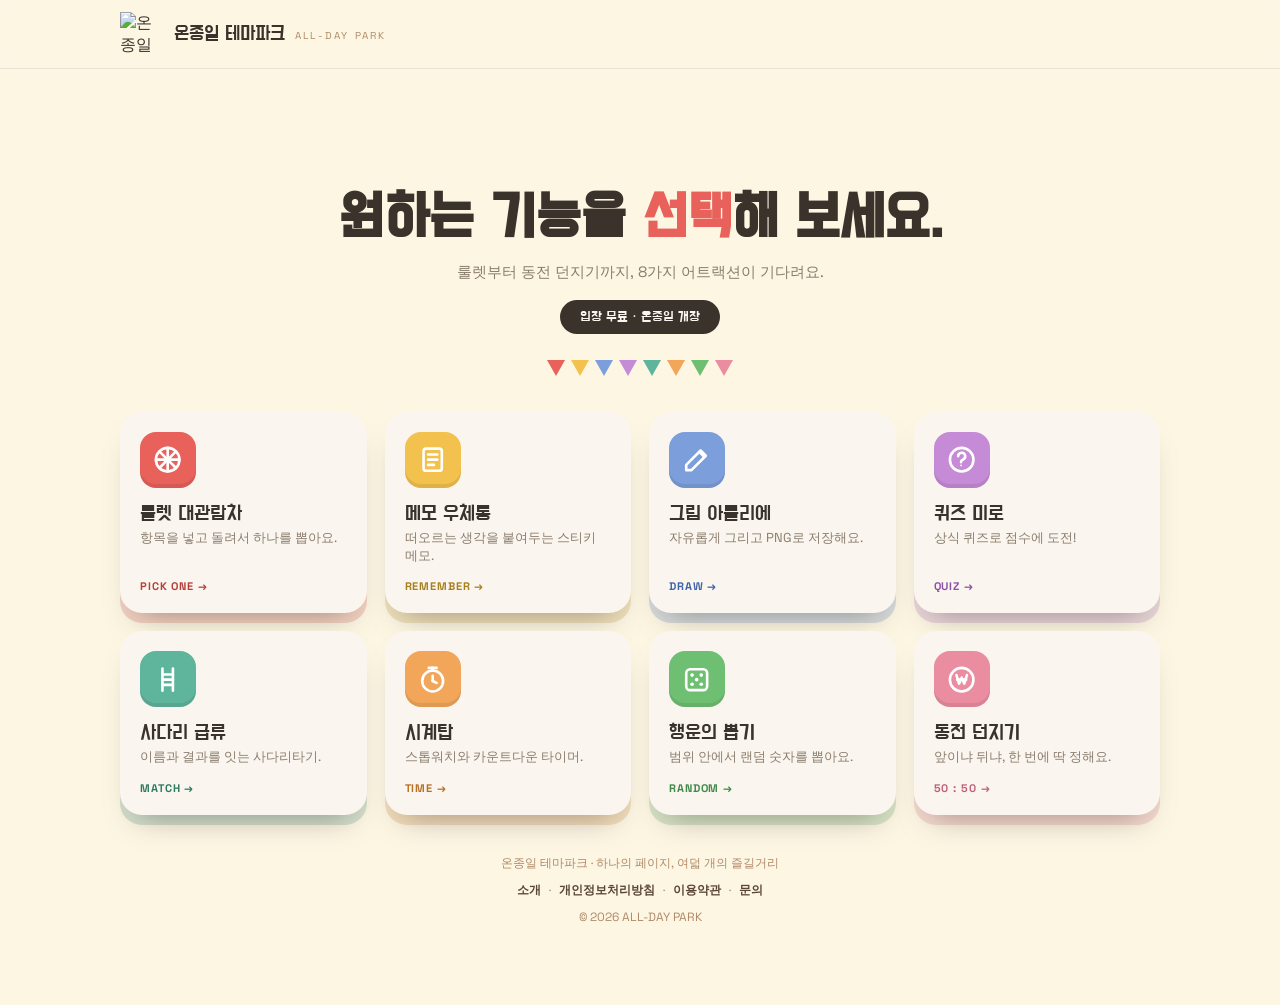
==== commit a81c91c1: "js 폴더 구조 개선" ====
--- a/index.html
+++ b/index.html
@@ -375,13 +375,19 @@
   <div style="height:20px"></div>
 </div>
 
-<script src="js/storage.js"></script>
-<script src="js/init.js"></script>
-<script src="js/router.js"></script>
-<script src="js/roulette.js"></script>
-<script src="js/memo.js"></script>
-<script src="js/draw.js"></script>
-<script src="js/quiz.js"></script>
+<script src="js/core/storage.js"></script>
+<script src="js/core/init.js"></script>
+<script src="js/core/router.js"></script>
+
+<script src="js/tools/roulette.js"></script>
+<script src="js/tools/memo.js"></script>
+<script src="js/tools/draw.js"></script>
+<script src="js/tools/quiz.js"></script>
+<script src="js/tools/ladder.js"></script>
+<script src="js/tools/timer.js"></script>
+<script src="js/tools/random.js"></script>
+<script src="js/tools/coin.js"></script>
+
 <script src="js/script.js"></script>
 
 </body>
